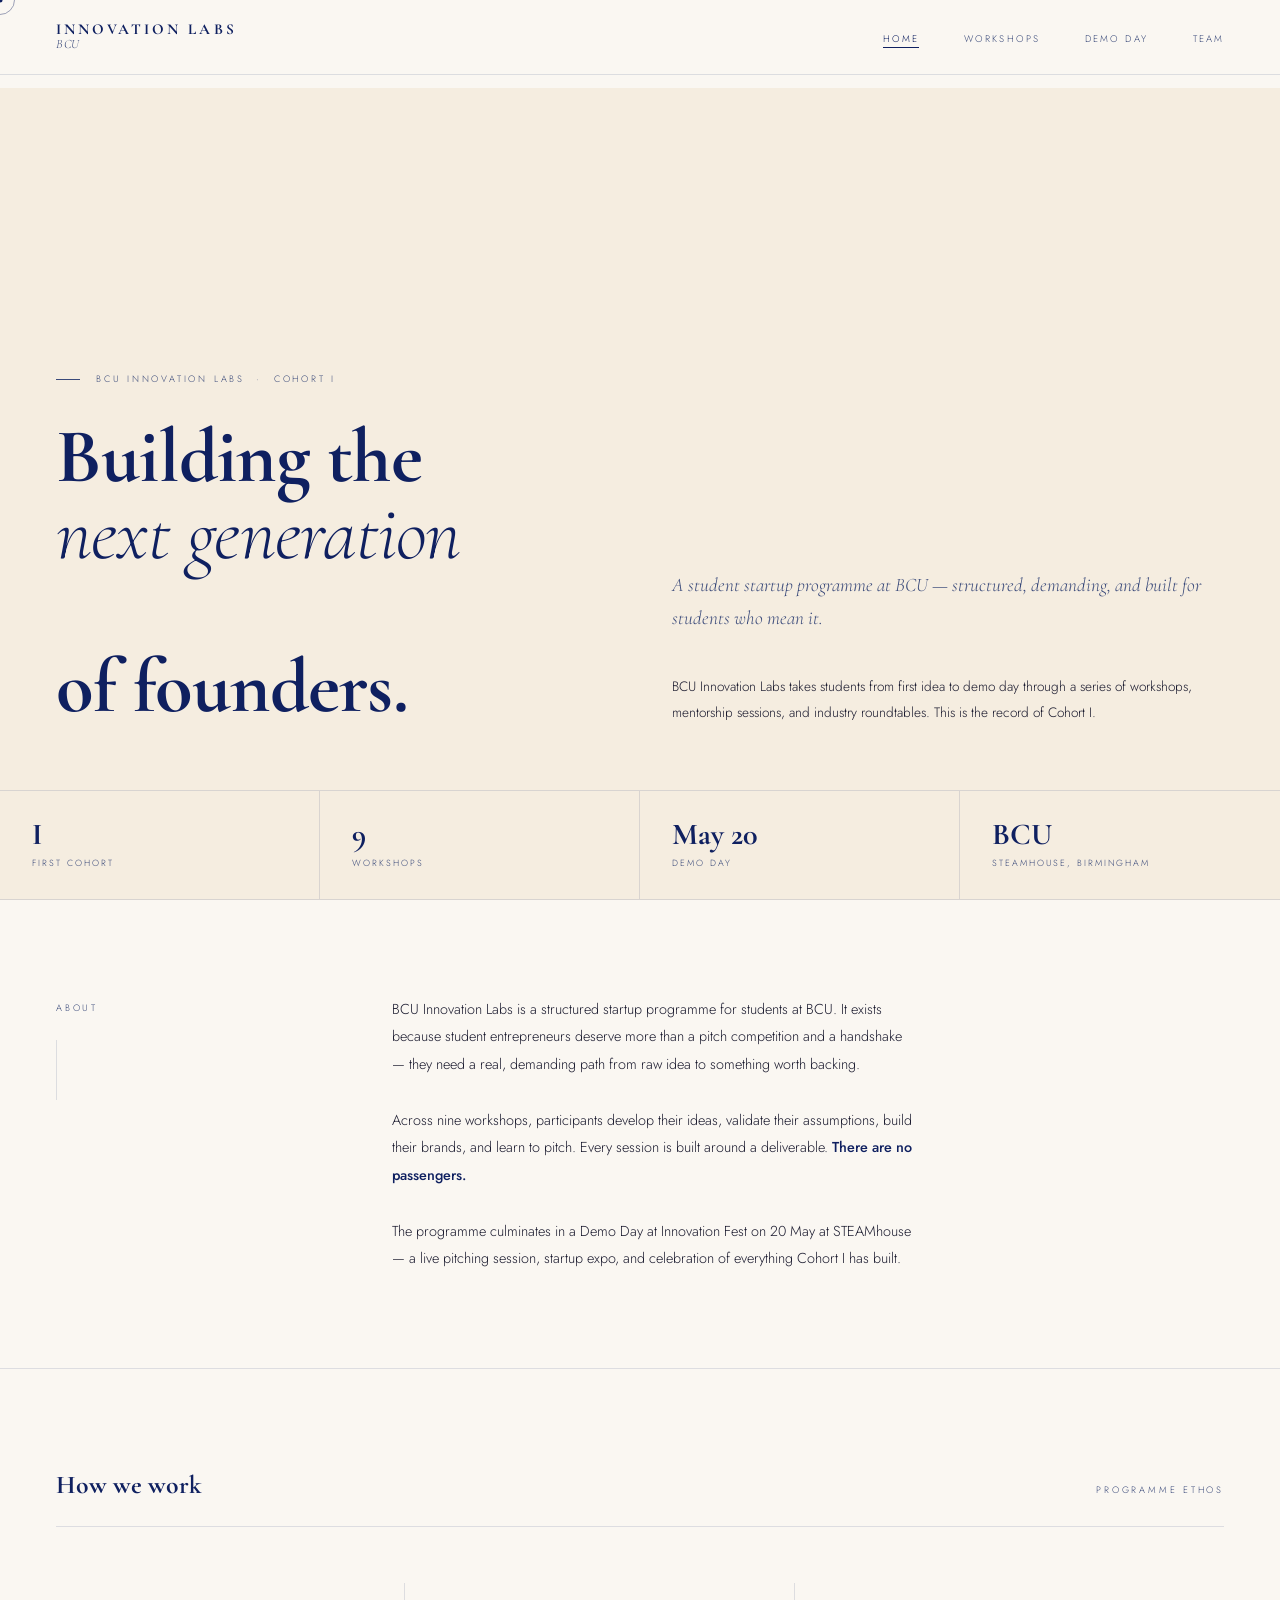
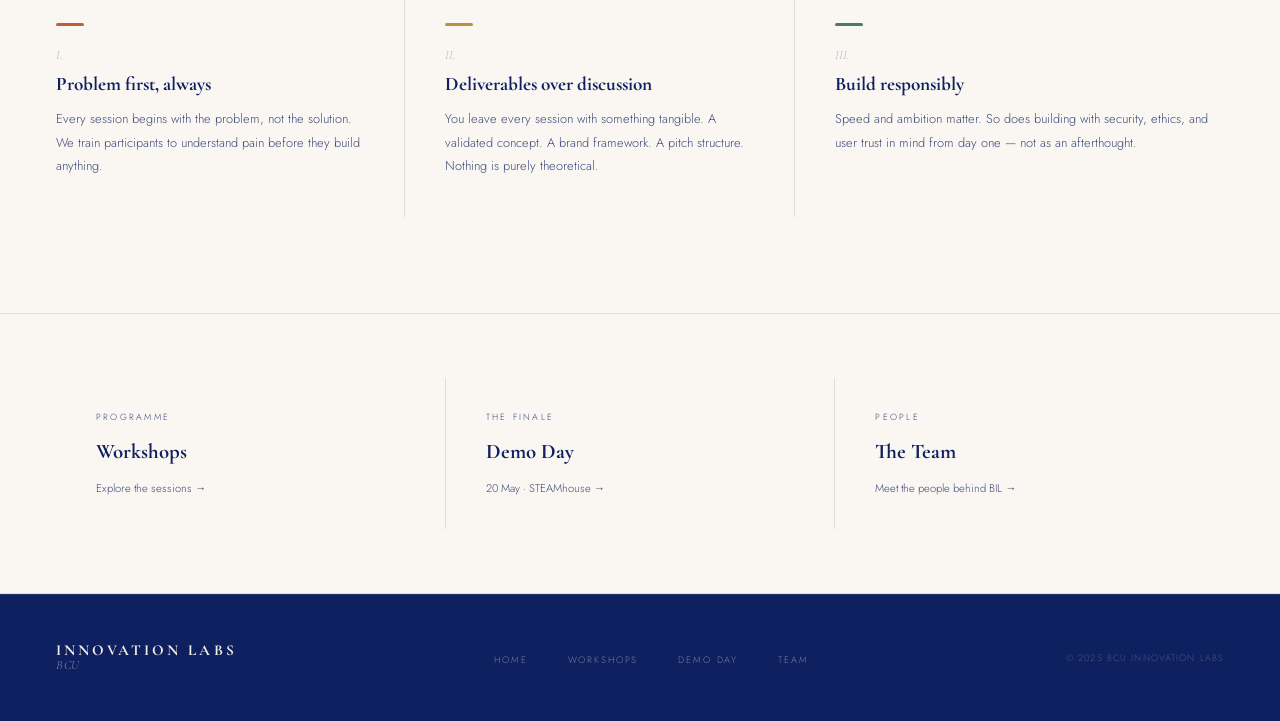
==== index.html @ a02bf41f "Initial commit" ====
<!DOCTYPE html>
<html lang="en">
<head>
  <meta charset="UTF-8"/>
  <meta name="viewport" content="width=device-width, initial-scale=1.0"/>
  <title>Innovation Labs — BCU</title>
  <meta name="description" content="BCU Innovation Labs is a student startup programme at BCU — from first idea to demo day."/>
  <link rel="preconnect" href="https://fonts.googleapis.com"/>
  <link rel="preconnect" href="https://fonts.gstatic.com" crossorigin/>
  <link href="https://fonts.googleapis.com/css2?family=Cormorant+Garamond:ital,wght@0,300;0,400;0,700;1,300;1,400&family=Jost:wght@300;400;500&display=swap" rel="stylesheet"/>
  <link rel="stylesheet" href="style.css"/>
  <style>

    /* ── HERO ── */
    .hero {
      min-height: calc(100vh - 5.5rem);
      display: grid;
      grid-template-rows: 1fr auto;
      border-bottom: 1px solid var(--rule);
      background: var(--warm);
    }
    .hero-body {
      display: grid;
      grid-template-columns: 1fr 1fr;
      align-items: end;
      padding: 7rem 3.5rem 4rem;
      gap: 4rem;
    }
    .hero-left {}
    .hero-eyebrow {
      font-size: .58rem; letter-spacing: .3em; text-transform: uppercase;
      color: var(--navy-mid); margin-bottom: 2rem;
      display: flex; align-items: center; gap: 1rem;
    }
    .hero-eyebrow::before {
      content: ''; width: 24px; height: 1px; background: var(--navy-mid);
    }
    h1 {
      font-family: 'Cormorant Garamond', serif;
      font-size: clamp(3rem, 6vw, 5.5rem);
      font-weight: 700; line-height: 1;
      letter-spacing: -.01em; color: var(--navy);
    }
    h1 em { font-style: italic; font-weight: 300; display: block; }

    .hero-right {
      display: flex; flex-direction: column; gap: 2.5rem;
      padding-top: 1rem;
    }
    .hero-dek {
      font-family: 'Cormorant Garamond', serif;
      font-size: 1.2rem; line-height: 1.7; font-style: italic;
      color: var(--navy-mid); font-weight: 300;
    }
    .hero-body-text {
      font-size: .85rem; line-height: 1.9; color: var(--text);
      font-weight: 300;
    }

    /* ── STRIP ── */
    .hero-strip {
      display: grid;
      grid-template-columns: repeat(4, 1fr);
      border-top: 1px solid var(--rule);
    }
    .strip-cell {
      padding: 1.8rem 2rem;
      border-right: 1px solid var(--rule);
      display: flex; flex-direction: column; gap: .35rem;
    }
    .strip-cell:last-child { border-right: none; }
    .strip-n {
      font-family: 'Cormorant Garamond', serif;
      font-size: 1.9rem; font-weight: 700; color: var(--navy); line-height: 1;
    }
    .strip-l {
      font-size: .56rem; letter-spacing: .22em; text-transform: uppercase;
      color: var(--navy-mid);
    }

    /* ── ABOUT ── */
    .about {
      display: grid; grid-template-columns: 240px 1fr;
      padding: 6rem 3.5rem; gap: 6rem;
      border-bottom: 1px solid var(--rule);
    }
    .about-label-col {
      display: flex; flex-direction: column; gap: 1rem;
      padding-top: .3rem;
    }
    .vertical-rule {
      width: 1px; height: 60px; background: var(--rule); margin-top: .5rem;
    }
    .about-content { display: flex; flex-direction: column; gap: 1.8rem; }
    .about-content p {
      font-size: .9rem; line-height: 1.9; color: var(--text); font-weight: 300;
      max-width: 65ch;
    }
    .about-content p strong { font-weight: 500; color: var(--navy); }

    /* ── PILLARS ── */
    .pillars {
      padding: 6rem 3.5rem; border-bottom: 1px solid var(--rule);
    }
    .pillars-header {
      display: flex; justify-content: space-between; align-items: baseline;
      margin-bottom: 3.5rem;
      padding-bottom: 1.2rem;
      border-bottom: 1px solid var(--rule);
    }
    .pillars-title {
      font-family: 'Cormorant Garamond', serif;
      font-size: 1.6rem; font-weight: 700; color: var(--navy);
    }
    .pillars-grid {
      display: grid; grid-template-columns: repeat(3, 1fr); gap: 0;
    }
    .pillar {
      padding: 2.5rem 2.5rem 2.5rem 0;
      border-right: 1px solid var(--rule);
      margin-right: 2.5rem;
    }
    .pillar:last-child { border-right: none; margin-right: 0; padding-right: 0; }
    .pillar-accent {
      width: 28px; height: 3px; border-radius: 2px; margin-bottom: 1.2rem;
    }
    .accent-rust { background: var(--rust); }
    .accent-gold { background: var(--gold); }
    .accent-sage { background: var(--sage); }
    .pillar-n {
      font-family: 'Cormorant Garamond', serif;
      font-size: .8rem; font-style: italic; color: rgba(15,32,96,.3);
      margin-bottom: .5rem;
    }
    .pillar-title {
      font-family: 'Cormorant Garamond', serif;
      font-size: 1.2rem; font-weight: 700; color: var(--navy);
      margin-bottom: .7rem; line-height: 1.2;
    }
    .pillar-body {
      font-size: .8rem; line-height: 1.8; color: var(--navy-mid); font-weight: 300;
    }

    /* ── LINKS ROW ── */
    .links-row {
      padding: 4rem 3.5rem;
      display: flex; gap: 0;
      border-bottom: 1px solid var(--rule);
    }
    .page-link {
      flex: 1; padding: 2rem 2.5rem;
      border-right: 1px solid var(--rule);
      text-decoration: none; display: flex; flex-direction: column; gap: .7rem;
      transition: background .2s;
    }
    .page-link:last-child { border-right: none; }
    .page-link:hover { background: var(--navy-pale); }
    .pl-label {
      font-size: .56rem; letter-spacing: .25em; text-transform: uppercase;
      color: var(--navy-mid);
    }
    .pl-title {
      font-family: 'Cormorant Garamond', serif;
      font-size: 1.3rem; font-weight: 700; color: var(--navy);
    }
    .pl-arrow {
      font-size: .7rem; color: var(--navy-mid); margin-top: auto;
      transition: transform .2s;
    }
    .page-link:hover .pl-arrow { transform: translateX(4px); }

    /* RESPONSIVE */
    @media (max-width: 900px) {
      .hero-body { grid-template-columns: 1fr; padding: 4rem 1.5rem 3rem; }
      .hero-strip { grid-template-columns: 1fr 1fr; }
      .about { grid-template-columns: 1fr; padding: 4rem 1.5rem; gap: 2rem; }
      .about-label-col { flex-direction: row; align-items: center; }
      .vertical-rule { display: none; }
      .pillars { padding: 4rem 1.5rem; }
      .pillars-grid { grid-template-columns: 1fr; gap: 2.5rem; }
      .pillar { border-right: none; border-bottom: 1px solid var(--rule); margin: 0; padding: 0 0 2.5rem; }
      .pillar:last-child { border-bottom: none; padding-bottom: 0; }
      .links-row { flex-direction: column; padding: 2rem 1.5rem; }
      .page-link { border-right: none; border-bottom: 1px solid var(--rule); }
      .page-link:last-child { border-bottom: none; }
    }
  </style>
</head>
<body>
  <div class="c-dot" id="cd"></div>
  <div class="c-ring" id="cr"></div>

  <nav>
    <a href="index.html" class="nav-logo">
      <span class="nl-top">Innovation Labs</span>
      <span class="nl-btm">BCU</span>
    </a>
    <ul class="nav-links">
      <li><a href="index.html">Home</a></li>
      <li><a href="workshops.html">Workshops</a></li>
      <li><a href="demoday.html">Demo Day</a></li>
      <li><a href="team.html">Team</a></li>
    </ul>
  </nav>

  <main>

    <section class="hero">
      <div class="hero-body">
        <div class="hero-left">
          <div class="hero-eyebrow">BCU Innovation Labs &nbsp;·&nbsp; Cohort I</div>
          <h1>
            Building the<br>
            <em>next generation</em><br>
            of founders.
          </h1>
        </div>
        <div class="hero-right reveal">
          <p class="hero-dek">
            A student startup programme at BCU — structured, demanding, and built for students who mean it.
          </p>
          <p class="hero-body-text">
            BCU Innovation Labs takes students from first idea to demo day through a series of workshops, mentorship sessions, and industry roundtables. This is the record of Cohort I.
          </p>
        </div>
      </div>
      <div class="hero-strip">
        <div class="strip-cell">
          <span class="strip-n">I</span>
          <span class="strip-l">First Cohort</span>
        </div>
        <div class="strip-cell">
          <span class="strip-n">9</span>
          <span class="strip-l">Workshops</span>
        </div>
        <div class="strip-cell">
          <span class="strip-n">May 20</span>
          <span class="strip-l">Demo Day</span>
        </div>
        <div class="strip-cell">
          <span class="strip-n">BCU</span>
          <span class="strip-l">STEAMhouse, Birmingham</span>
        </div>
      </div>
    </section>

    <section class="about">
      <div class="about-label-col reveal">
        <span class="section-label">About</span>
        <div class="vertical-rule"></div>
      </div>
      <div class="about-content reveal">
        <p>
          BCU Innovation Labs is a structured startup programme for students at BCU. It exists because student entrepreneurs deserve more than a pitch competition and a handshake — they need a real, demanding path from raw idea to something worth backing.
        </p>
        <p>
          Across nine workshops, participants develop their ideas, validate their assumptions, build their brands, and learn to pitch. Every session is built around a deliverable. <strong>There are no passengers.</strong>
        </p>
        <p>
          The programme culminates in a Demo Day at Innovation Fest on 20 May at STEAMhouse — a live pitching session, startup expo, and celebration of everything Cohort I has built.
        </p>
      </div>
    </section>

    <section class="pillars">
      <div class="pillars-header reveal">
        <span class="pillars-title">How we work</span>
        <span class="section-label">Programme ethos</span>
      </div>
      <div class="pillars-grid">
        <div class="pillar reveal">
          <div class="pillar-accent accent-rust"></div>
          <div class="pillar-n">I.</div>
          <div class="pillar-title">Problem first, always</div>
          <p class="pillar-body">Every session begins with the problem, not the solution. We train participants to understand pain before they build anything.</p>
        </div>
        <div class="pillar reveal">
          <div class="pillar-accent accent-gold"></div>
          <div class="pillar-n">II.</div>
          <div class="pillar-title">Deliverables over discussion</div>
          <p class="pillar-body">You leave every session with something tangible. A validated concept. A brand framework. A pitch structure. Nothing is purely theoretical.</p>
        </div>
        <div class="pillar reveal">
          <div class="pillar-accent accent-sage"></div>
          <div class="pillar-n">III.</div>
          <div class="pillar-title">Build responsibly</div>
          <p class="pillar-body">Speed and ambition matter. So does building with security, ethics, and user trust in mind from day one — not as an afterthought.</p>
        </div>
      </div>
    </section>

    <div class="links-row">
      <a href="workshops.html" class="page-link reveal">
        <span class="pl-label">Programme</span>
        <span class="pl-title">Workshops</span>
        <span class="pl-arrow">Explore the sessions →</span>
      </a>
      <a href="demoday.html" class="page-link reveal">
        <span class="pl-label">The finale</span>
        <span class="pl-title">Demo Day</span>
        <span class="pl-arrow">20 May · STEAMhouse →</span>
      </a>
      <a href="team.html" class="page-link reveal">
        <span class="pl-label">People</span>
        <span class="pl-title">The Team</span>
        <span class="pl-arrow">Meet the people behind BIL →</span>
      </a>
    </div>

  </main>

  <footer>
    <a href="index.html" class="footer-logo nav-logo">
      <span class="nl-top">Innovation Labs</span>
      <span class="nl-btm">BCU</span>
    </a>
    <ul class="footer-links">
      <li><a href="index.html">Home</a></li>
      <li><a href="workshops.html">Workshops</a></li>
      <li><a href="demoday.html">Demo Day</a></li>
      <li><a href="team.html">Team</a></li>
    </ul>
    <span class="footer-copy">© 2025 BCU Innovation Labs</span>
  </footer>

  <script src="main.js"></script>
</body>
</html>
---- style.css ----
@import url('https://fonts.googleapis.com/css2?family=Cormorant+Garamond:ital,wght@0,300;0,400;0,700;1,300;1,400&family=Jost:wght@300;400;500&display=swap');

:root {
  --navy:      #0f2060;
  --navy-mid:  #3a4a7a;
  --navy-pale: #eaecf5;
  --cream:     #faf7f2;
  --cream-dk:  #efe9dc;
  --warm:      #f5ede0;
  --rule:      rgba(15,32,96,.12);
  --text:      #1a1a2e;

  /* accent colours — used sparingly as highlights, tags, borders */
  --rust:      #c45c3a;
  --rust-pale: #fdf0eb;
  --sage:      #4a7a6a;
  --sage-pale: #eaf3f0;
  --gold:      #b8923a;
  --gold-pale: #fdf5e6;
}

*, *::before, *::after { box-sizing: border-box; margin: 0; padding: 0; }
html { scroll-behavior: smooth; }

body {
  background: var(--cream);
  color: var(--text);
  font-family: 'Jost', sans-serif;
  font-weight: 300;
  font-size: 16px;
  line-height: 1.6;
  cursor: none;
  overflow-x: hidden;
}

/* ── ACCENT UTILITIES ── */
.tag-rust  { background: var(--rust-pale); color: var(--rust); border-color: rgba(196,92,58,.2); }
.tag-sage  { background: var(--sage-pale); color: var(--sage); border-color: rgba(74,122,106,.2); }
.tag-gold  { background: var(--gold-pale); color: var(--gold); border-color: rgba(184,146,58,.2); }
.tag-navy  { background: var(--navy-pale); color: var(--navy); border-color: rgba(15,32,96,.15); }
.panel-warm { background: var(--warm); }


/* ── CURSOR ── */
.c-dot {
  position: fixed; z-index: 9999; pointer-events: none;
  width: 5px; height: 5px; border-radius: 50%;
  background: var(--navy);
  transform: translate(-50%,-50%);
  transition: transform .08s;
}
.c-ring {
  position: fixed; z-index: 9998; pointer-events: none;
  width: 30px; height: 30px; border-radius: 50%;
  border: 1px solid rgba(15,32,96,.4);
  transform: translate(-50%,-50%);
  transition: width .2s, height .2s, border-color .2s;
}

/* ── NAV ── */
nav {
  position: fixed; inset: 0 0 auto;
  z-index: 100;
  display: flex; align-items: center; justify-content: space-between;
  padding: 1.4rem 3.5rem;
  background: rgba(250,247,242,.95);
  backdrop-filter: blur(16px);
  border-bottom: 1px solid var(--rule);
}
.nav-logo {
  text-decoration: none;
  display: flex; flex-direction: column; line-height: 1.05;
}
.nl-top {
  font-family: 'Cormorant Garamond', serif;
  font-size: .95rem; font-weight: 700;
  letter-spacing: .2em; text-transform: uppercase;
  color: var(--navy);
}
.nl-btm {
  font-family: 'Cormorant Garamond', serif;
  font-size: .8rem; font-weight: 300; font-style: italic;
  color: var(--navy-mid); letter-spacing: .04em;
}
.nav-links {
  list-style: none;
  display: flex; gap: 2.8rem;
}
.nav-links a {
  font-size: .6rem; letter-spacing: .22em; text-transform: uppercase;
  color: var(--navy-mid); text-decoration: none;
  position: relative; transition: color .2s;
}
.nav-links a::after {
  content: ''; position: absolute; bottom: -2px; left: 0; right: 0;
  height: 1px; background: var(--navy);
  transform: scaleX(0); transform-origin: left;
  transition: transform .25s ease;
}
.nav-links a:hover, .nav-links a.active { color: var(--navy); }
.nav-links a:hover::after, .nav-links a.active::after { transform: scaleX(1); }

/* ── PAGE WRAPPER ── */
main { padding-top: 5.5rem; }

/* ── SECTION UTILITY ── */
.section-label {
  font-size: .58rem; letter-spacing: .3em; text-transform: uppercase;
  color: var(--navy-mid);
}
.ruled {
  border-top: 1px solid var(--rule);
}

/* ── SCROLL REVEAL ── */
.reveal {
  opacity: 0; transform: translateY(18px);
  transition: opacity .7s ease, transform .7s ease;
}
.reveal.in { opacity: 1; transform: none; }

/* ── FOOTER ── */
footer {
  background: var(--navy);
  border-top: 1px solid rgba(255,255,255,.08);
  padding: 3rem 3.5rem;
  display: flex; align-items: center; justify-content: space-between;
  flex-wrap: wrap; gap: 1.5rem;
}
.footer-logo { text-decoration: none; display: flex; flex-direction: column; }
.footer-logo .nl-top { color: #f4f0e8; }
.footer-logo .nl-btm { color: rgba(244,240,232,.5); }
.footer-links { display: flex; gap: 2.5rem; list-style: none; }
.footer-links a {
  font-size: .58rem; letter-spacing: .2em; text-transform: uppercase;
  color: rgba(244,240,232,.45); text-decoration: none;
  transition: color .2s;
}
.footer-links a:hover { color: #f4f0e8; }
.footer-copy {
  font-size: .58rem; letter-spacing: .12em; text-transform: uppercase;
  color: rgba(244,240,232,.25);
}

/* ── RESPONSIVE ── */
@media (max-width: 768px) {
  nav { padding: 1.2rem 1.5rem; }
  .nav-links { gap: 1.8rem; }
  footer { padding: 2rem 1.5rem; flex-direction: column; align-items: flex-start; }
}
@media (max-width: 560px) {
  .nav-links { display: none; }
}
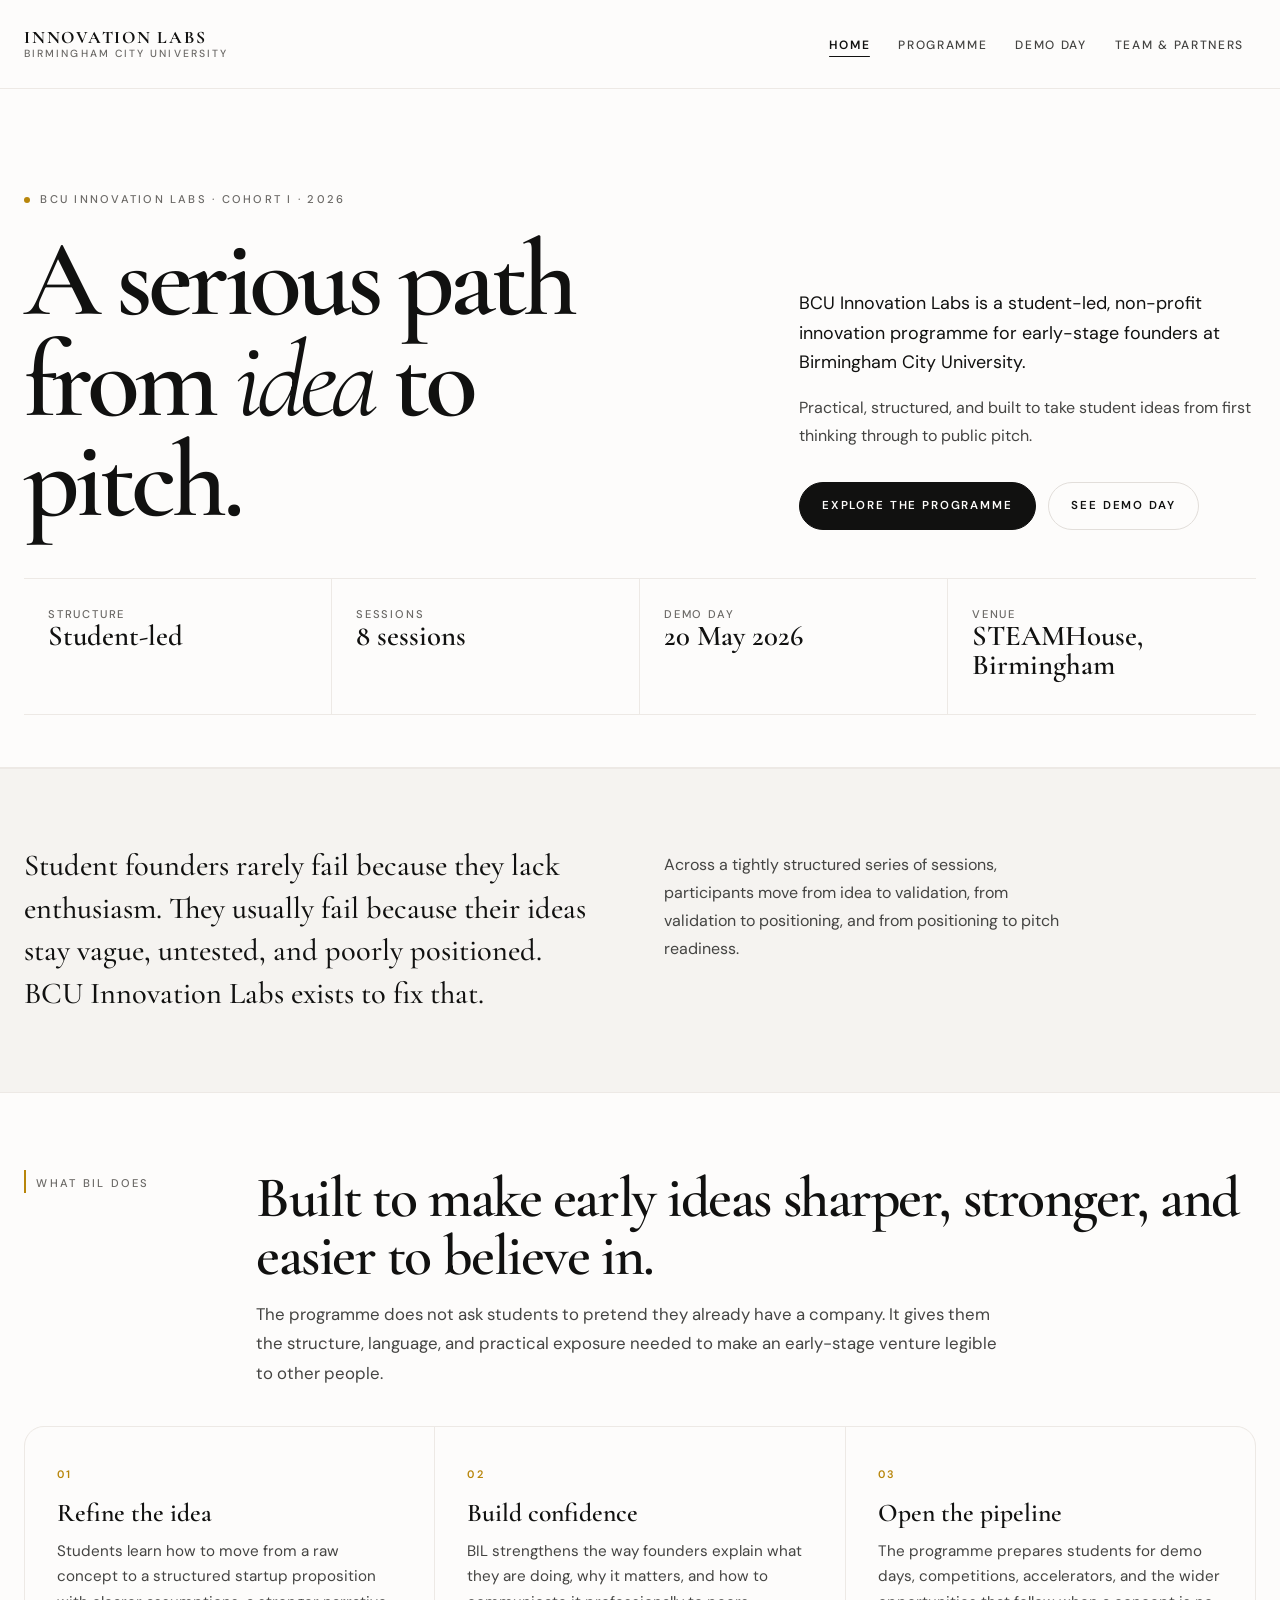
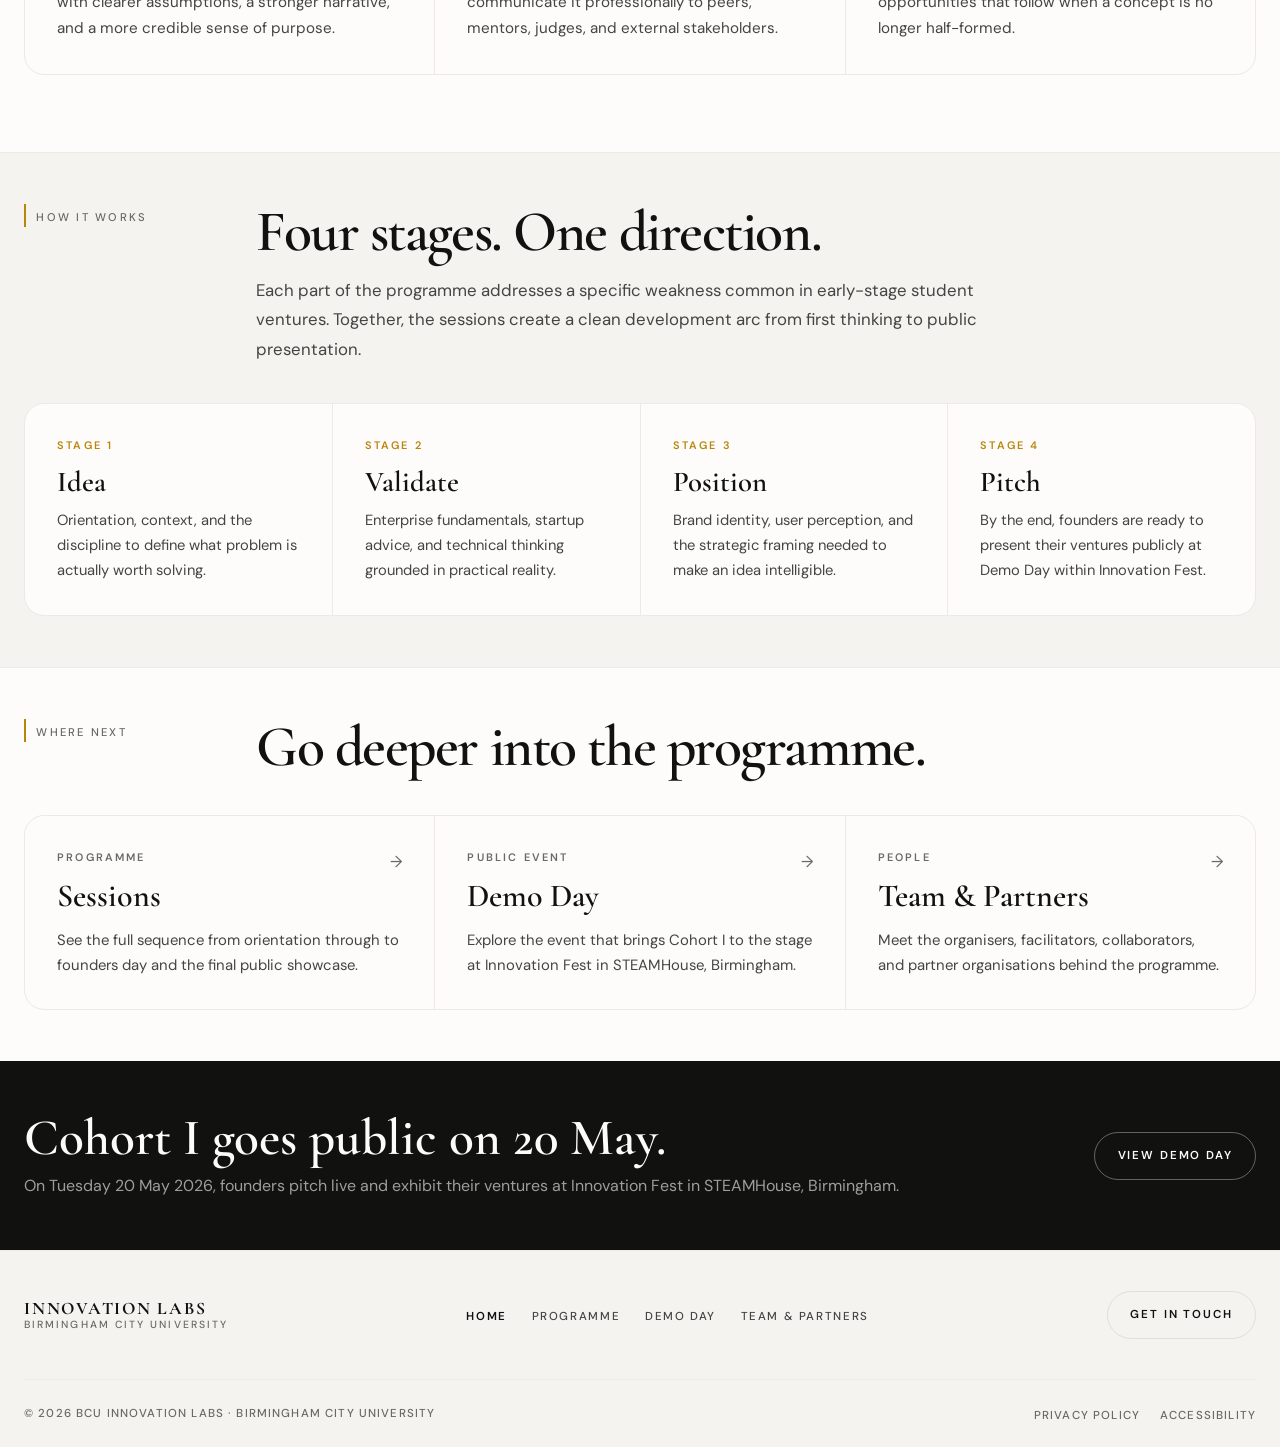
==== commit 16bf741c: "Initial MVP commit" ====
--- a/index.html
+++ b/index.html
@@ -1,328 +1,378 @@
-<!DOCTYPE html>
+<!doctype html>
 <html lang="en">
-<head>
-  <meta charset="UTF-8"/>
-  <meta name="viewport" content="width=device-width, initial-scale=1.0"/>
-  <title>Innovation Labs — BCU</title>
-  <meta name="description" content="BCU Innovation Labs is a student startup programme at BCU — from first idea to demo day."/>
-  <link rel="preconnect" href="https://fonts.googleapis.com"/>
-  <link rel="preconnect" href="https://fonts.gstatic.com" crossorigin/>
-  <link href="https://fonts.googleapis.com/css2?family=Cormorant+Garamond:ital,wght@0,300;0,400;0,700;1,300;1,400&family=Jost:wght@300;400;500&display=swap" rel="stylesheet"/>
-  <link rel="stylesheet" href="style.css"/>
-  <style>
-
-    /* ── HERO ── */
-    .hero {
-      min-height: calc(100vh - 5.5rem);
-      display: grid;
-      grid-template-rows: 1fr auto;
-      border-bottom: 1px solid var(--rule);
-      background: var(--warm);
-    }
-    .hero-body {
-      display: grid;
-      grid-template-columns: 1fr 1fr;
-      align-items: end;
-      padding: 7rem 3.5rem 4rem;
-      gap: 4rem;
-    }
-    .hero-left {}
-    .hero-eyebrow {
-      font-size: .58rem; letter-spacing: .3em; text-transform: uppercase;
-      color: var(--navy-mid); margin-bottom: 2rem;
-      display: flex; align-items: center; gap: 1rem;
-    }
-    .hero-eyebrow::before {
-      content: ''; width: 24px; height: 1px; background: var(--navy-mid);
-    }
-    h1 {
-      font-family: 'Cormorant Garamond', serif;
-      font-size: clamp(3rem, 6vw, 5.5rem);
-      font-weight: 700; line-height: 1;
-      letter-spacing: -.01em; color: var(--navy);
-    }
-    h1 em { font-style: italic; font-weight: 300; display: block; }
-
-    .hero-right {
-      display: flex; flex-direction: column; gap: 2.5rem;
-      padding-top: 1rem;
-    }
-    .hero-dek {
-      font-family: 'Cormorant Garamond', serif;
-      font-size: 1.2rem; line-height: 1.7; font-style: italic;
-      color: var(--navy-mid); font-weight: 300;
-    }
-    .hero-body-text {
-      font-size: .85rem; line-height: 1.9; color: var(--text);
-      font-weight: 300;
-    }
-
-    /* ── STRIP ── */
-    .hero-strip {
-      display: grid;
-      grid-template-columns: repeat(4, 1fr);
-      border-top: 1px solid var(--rule);
-    }
-    .strip-cell {
-      padding: 1.8rem 2rem;
-      border-right: 1px solid var(--rule);
-      display: flex; flex-direction: column; gap: .35rem;
-    }
-    .strip-cell:last-child { border-right: none; }
-    .strip-n {
-      font-family: 'Cormorant Garamond', serif;
-      font-size: 1.9rem; font-weight: 700; color: var(--navy); line-height: 1;
-    }
-    .strip-l {
-      font-size: .56rem; letter-spacing: .22em; text-transform: uppercase;
-      color: var(--navy-mid);
-    }
-
-    /* ── ABOUT ── */
-    .about {
-      display: grid; grid-template-columns: 240px 1fr;
-      padding: 6rem 3.5rem; gap: 6rem;
-      border-bottom: 1px solid var(--rule);
-    }
-    .about-label-col {
-      display: flex; flex-direction: column; gap: 1rem;
-      padding-top: .3rem;
-    }
-    .vertical-rule {
-      width: 1px; height: 60px; background: var(--rule); margin-top: .5rem;
-    }
-    .about-content { display: flex; flex-direction: column; gap: 1.8rem; }
-    .about-content p {
-      font-size: .9rem; line-height: 1.9; color: var(--text); font-weight: 300;
-      max-width: 65ch;
-    }
-    .about-content p strong { font-weight: 500; color: var(--navy); }
-
-    /* ── PILLARS ── */
-    .pillars {
-      padding: 6rem 3.5rem; border-bottom: 1px solid var(--rule);
-    }
-    .pillars-header {
-      display: flex; justify-content: space-between; align-items: baseline;
-      margin-bottom: 3.5rem;
-      padding-bottom: 1.2rem;
-      border-bottom: 1px solid var(--rule);
-    }
-    .pillars-title {
-      font-family: 'Cormorant Garamond', serif;
-      font-size: 1.6rem; font-weight: 700; color: var(--navy);
-    }
-    .pillars-grid {
-      display: grid; grid-template-columns: repeat(3, 1fr); gap: 0;
-    }
-    .pillar {
-      padding: 2.5rem 2.5rem 2.5rem 0;
-      border-right: 1px solid var(--rule);
-      margin-right: 2.5rem;
-    }
-    .pillar:last-child { border-right: none; margin-right: 0; padding-right: 0; }
-    .pillar-accent {
-      width: 28px; height: 3px; border-radius: 2px; margin-bottom: 1.2rem;
-    }
-    .accent-rust { background: var(--rust); }
-    .accent-gold { background: var(--gold); }
-    .accent-sage { background: var(--sage); }
-    .pillar-n {
-      font-family: 'Cormorant Garamond', serif;
-      font-size: .8rem; font-style: italic; color: rgba(15,32,96,.3);
-      margin-bottom: .5rem;
-    }
-    .pillar-title {
-      font-family: 'Cormorant Garamond', serif;
-      font-size: 1.2rem; font-weight: 700; color: var(--navy);
-      margin-bottom: .7rem; line-height: 1.2;
-    }
-    .pillar-body {
-      font-size: .8rem; line-height: 1.8; color: var(--navy-mid); font-weight: 300;
-    }
-
-    /* ── LINKS ROW ── */
-    .links-row {
-      padding: 4rem 3.5rem;
-      display: flex; gap: 0;
-      border-bottom: 1px solid var(--rule);
-    }
-    .page-link {
-      flex: 1; padding: 2rem 2.5rem;
-      border-right: 1px solid var(--rule);
-      text-decoration: none; display: flex; flex-direction: column; gap: .7rem;
-      transition: background .2s;
-    }
-    .page-link:last-child { border-right: none; }
-    .page-link:hover { background: var(--navy-pale); }
-    .pl-label {
-      font-size: .56rem; letter-spacing: .25em; text-transform: uppercase;
-      color: var(--navy-mid);
-    }
-    .pl-title {
-      font-family: 'Cormorant Garamond', serif;
-      font-size: 1.3rem; font-weight: 700; color: var(--navy);
-    }
-    .pl-arrow {
-      font-size: .7rem; color: var(--navy-mid); margin-top: auto;
-      transition: transform .2s;
-    }
-    .page-link:hover .pl-arrow { transform: translateX(4px); }
-
-    /* RESPONSIVE */
-    @media (max-width: 900px) {
-      .hero-body { grid-template-columns: 1fr; padding: 4rem 1.5rem 3rem; }
-      .hero-strip { grid-template-columns: 1fr 1fr; }
-      .about { grid-template-columns: 1fr; padding: 4rem 1.5rem; gap: 2rem; }
-      .about-label-col { flex-direction: row; align-items: center; }
-      .vertical-rule { display: none; }
-      .pillars { padding: 4rem 1.5rem; }
-      .pillars-grid { grid-template-columns: 1fr; gap: 2.5rem; }
-      .pillar { border-right: none; border-bottom: 1px solid var(--rule); margin: 0; padding: 0 0 2.5rem; }
-      .pillar:last-child { border-bottom: none; padding-bottom: 0; }
-      .links-row { flex-direction: column; padding: 2rem 1.5rem; }
-      .page-link { border-right: none; border-bottom: 1px solid var(--rule); }
-      .page-link:last-child { border-bottom: none; }
-    }
-  </style>
-</head>
-<body>
-  <div class="c-dot" id="cd"></div>
-  <div class="c-ring" id="cr"></div>
-
-  <nav>
-    <a href="index.html" class="nav-logo">
-      <span class="nl-top">Innovation Labs</span>
-      <span class="nl-btm">BCU</span>
-    </a>
-    <ul class="nav-links">
-      <li><a href="index.html">Home</a></li>
-      <li><a href="workshops.html">Workshops</a></li>
-      <li><a href="demoday.html">Demo Day</a></li>
-      <li><a href="team.html">Team</a></li>
-    </ul>
-  </nav>
-
-  <main>
-
-    <section class="hero">
-      <div class="hero-body">
-        <div class="hero-left">
-          <div class="hero-eyebrow">BCU Innovation Labs &nbsp;·&nbsp; Cohort I</div>
-          <h1>
-            Building the<br>
-            <em>next generation</em><br>
-            of founders.
-          </h1>
-        </div>
-        <div class="hero-right reveal">
-          <p class="hero-dek">
-            A student startup programme at BCU — structured, demanding, and built for students who mean it.
+  <head>
+    <meta charset="UTF-8" />
+    <meta name="viewport" content="width=device-width, initial-scale=1.0" />
+    <title>BCU Innovation Labs</title>
+    <meta
+      name="description"
+      content="BCU Innovation Labs is a student-led, non-profit innovation programme helping Birmingham City University students turn early-stage ideas into structured, validated concepts ready for pitching and real-world testing."
+    />
+    <meta name="theme-color" content="#111110" />
+
+    <!-- Canonical -->
+    <link rel="canonical" href="https://bcuinnovationlabs.com/index.html" />
+
+    <!-- Open Graph -->
+    <meta property="og:type" content="website" />
+    <meta property="og:title" content="BCU Innovation Labs" />
+    <meta
+      property="og:description"
+      content="A student-led, non-profit innovation programme for early-stage founders at Birmingham City University."
+    />
+    <meta property="og:url" content="https://bcuinnovationlabs.com/" />
+
+    <!-- Favicons -->
+    <link rel="icon" href="./images/favicon.jpeg" sizes="any" />
+    <link rel="icon" href="./images/favicon.jpeg" type="image/jpeg" />
+    <link rel="apple-touch-icon" href="./images/favicon.png" />
+    <link rel="manifest" href="site.webmanifest" />
+
+    <!-- Fonts -->
+    <link rel="preconnect" href="https://fonts.googleapis.com" />
+    <link rel="preconnect" href="https://fonts.gstatic.com" crossorigin />
+    <link
+      href="https://fonts.googleapis.com/css2?family=Cormorant+Garamond:ital,wght@0,400;0,500;0,600;0,700;1,400;1,500;1,600&family=DM+Sans:ital,opsz,wght@0,9..40,300;0,9..40,400;0,9..40,500;0,9..40,600;1,9..40,400&display=swap"
+      rel="stylesheet"
+    />
+
+    <link rel="stylesheet" href="style.css" />
+  </head>
+  <body>
+    <!-- Skip navigation (WCAG 2.4.1) -->
+    <a class="skip-link" href="#main-content">Skip to main content</a>
+
+    <nav class="site-nav" aria-label="Primary navigation">
+      <div class="nav-shell">
+        <a
+          href="index.html"
+          class="brand"
+          aria-label="BCU Innovation Labs — home"
+        >
+          <span class="brand-top" aria-hidden="true">Innovation Labs</span>
+          <span class="brand-bottom">Birmingham City University</span>
+        </a>
+
+        <button
+          class="nav-toggle"
+          type="button"
+          aria-expanded="false"
+          aria-controls="primary-nav-links"
+          aria-label="Open navigation menu"
+        >
+          <span class="nav-toggle-box" aria-hidden="true">
+            <span></span>
+            <span></span>
+            <span></span>
+          </span>
+        </button>
+
+        <ul class="nav-links" id="primary-nav-links" role="list">
+          <li><a href="index.html">Home</a></li>
+          <li><a href="workshops.html">Programme</a></li>
+          <li><a href="demoday.html">Demo Day</a></li>
+          <li><a href="team.html">Team &amp; Partners</a></li>
+        </ul>
+      </div>
+    </nav>
+
+    <main id="main-content" tabindex="-1">
+      <!-- ── Hero ──────────────────────────────────────────── -->
+      <section class="hero" aria-labelledby="hero-heading">
+        <div class="container">
+          <div class="hero-grid">
+            <div>
+              <div class="hero-eyebrow">
+                <span class="hero-eyebrow-dot" aria-hidden="true"></span>
+                <span class="kicker kicker--flush"
+                  >BCU Innovation Labs · Cohort I · 2026</span
+                >
+              </div>
+              <h1 class="hero-title reveal" id="hero-heading">
+                A serious path from <span class="light">idea</span> to pitch.
+              </h1>
+            </div>
+
+            <div class="hero-copy reveal">
+              <p class="hero-dek">
+                BCU Innovation Labs is a student-led, non-profit innovation
+                programme for early-stage founders at Birmingham City
+                University.
+              </p>
+              <p class="hero-body">
+                Practical, structured, and built to take student ideas from
+                first thinking through to public pitch.
+              </p>
+              <div class="hero-actions">
+                <a href="workshops.html" class="button"
+                  >Explore the programme</a
+                >
+                <a href="demoday.html" class="button-secondary">See Demo Day</a>
+              </div>
+            </div>
+          </div>
+
+          <dl class="hero-strip reveal" aria-label="Programme at a glance">
+            <div class="hero-stat">
+              <dt class="stat-label">Structure</dt>
+              <dd class="stat-value">Student-led</dd>
+            </div>
+            <div class="hero-stat">
+              <dt class="stat-label">Sessions</dt>
+              <dd class="stat-value">8 sessions</dd>
+            </div>
+            <div class="hero-stat">
+              <dt class="stat-label">Demo Day</dt>
+              <dd class="stat-value">20 May 2026</dd>
+            </div>
+            <div class="hero-stat">
+              <dt class="stat-label">Venue</dt>
+              <dd class="stat-value">STEAMHouse, Birmingham</dd>
+            </div>
+          </dl>
+        </div>
+      </section>
+
+      <!-- ── Statement ─────────────────────────────────────── -->
+      <section class="statement" aria-label="Programme philosophy">
+        <div class="container">
+          <div class="statement-grid">
+            <div class="statement-copy reveal">
+              <p>
+                Student founders rarely fail because they lack enthusiasm. They
+                usually fail because their ideas stay vague, untested, and
+                poorly positioned. BCU Innovation Labs exists to fix that.
+              </p>
+            </div>
+            <div class="statement-note reveal">
+              <p>
+                Across a tightly structured series of sessions, participants
+                move from idea to validation, from validation to positioning,
+                and from positioning to pitch readiness.
+              </p>
+            </div>
+          </div>
+        </div>
+      </section>
+
+      <!-- ── What BIL does ─────────────────────────────────── -->
+      <section class="section" aria-labelledby="what-bil-does">
+        <div class="container">
+          <div class="section-head">
+            <div class="section-label reveal" aria-hidden="true">
+              What BIL does
+            </div>
+            <div>
+              <h2 class="section-title reveal" id="what-bil-does">
+                Built to make early ideas sharper, stronger, and easier to
+                believe in.
+              </h2>
+              <p class="section-intro reveal">
+                The programme does not ask students to pretend they already have
+                a company. It gives them the structure, language, and practical
+                exposure needed to make an early-stage venture legible to other
+                people.
+              </p>
+            </div>
+          </div>
+
+          <div class="cards-grid three" role="list">
+            <article class="card reveal" role="listitem">
+              <span class="card-index" aria-hidden="true">01</span>
+              <h3>Refine the idea</h3>
+              <p>
+                Students learn how to move from a raw concept to a structured
+                startup proposition with clearer assumptions, a stronger
+                narrative, and a more credible sense of purpose.
+              </p>
+            </article>
+            <article class="card reveal" role="listitem">
+              <span class="card-index" aria-hidden="true">02</span>
+              <h3>Build confidence</h3>
+              <p>
+                BIL strengthens the way founders explain what they are doing,
+                why it matters, and how to communicate it professionally to
+                peers, mentors, judges, and external stakeholders.
+              </p>
+            </article>
+            <article class="card reveal" role="listitem">
+              <span class="card-index" aria-hidden="true">03</span>
+              <h3>Open the pipeline</h3>
+              <p>
+                The programme prepares students for demo days, competitions,
+                accelerators, and the wider opportunities that follow when a
+                concept is no longer half-formed.
+              </p>
+            </article>
+          </div>
+        </div>
+      </section>
+
+      <!-- ── How it works ──────────────────────────────────── -->
+      <section
+        class="section section--tight section--alt"
+        aria-labelledby="how-it-works"
+      >
+        <div class="container">
+          <div class="section-head">
+            <div class="section-label reveal" aria-hidden="true">
+              How it works
+            </div>
+            <div>
+              <h2 class="section-title reveal" id="how-it-works">
+                Four stages. One direction.
+              </h2>
+              <p class="section-intro reveal">
+                Each part of the programme addresses a specific weakness common
+                in early-stage student ventures. Together, the sessions create a
+                clean development arc from first thinking to public
+                presentation.
+              </p>
+            </div>
+          </div>
+
+          <div class="process" role="list" aria-label="Programme stages">
+            <div class="process-step reveal" role="listitem">
+              <span class="process-step-num" aria-hidden="true">Stage 1</span>
+              <h3>Idea</h3>
+              <p>
+                Orientation, context, and the discipline to define what problem
+                is actually worth solving.
+              </p>
+            </div>
+            <div class="process-step reveal" role="listitem">
+              <span class="process-step-num" aria-hidden="true">Stage 2</span>
+              <h3>Validate</h3>
+              <p>
+                Enterprise fundamentals, startup advice, and technical thinking
+                grounded in practical reality.
+              </p>
+            </div>
+            <div class="process-step reveal" role="listitem">
+              <span class="process-step-num" aria-hidden="true">Stage 3</span>
+              <h3>Position</h3>
+              <p>
+                Brand identity, user perception, and the strategic framing
+                needed to make an idea intelligible.
+              </p>
+            </div>
+            <div class="process-step reveal" role="listitem">
+              <span class="process-step-num" aria-hidden="true">Stage 4</span>
+              <h3>Pitch</h3>
+              <p>
+                By the end, founders are ready to present their ventures
+                publicly at Demo Day within Innovation Fest.
+              </p>
+            </div>
+          </div>
+        </div>
+      </section>
+
+      <!-- ── Where next ─────────────────────────────────────── -->
+      <section class="section section--tight" aria-labelledby="where-next">
+        <div class="container">
+          <div class="section-head">
+            <div class="section-label reveal" aria-hidden="true">
+              Where next
+            </div>
+            <div>
+              <h2 class="section-title reveal" id="where-next">
+                Go deeper into the programme.
+              </h2>
+            </div>
+          </div>
+
+          <nav class="link-panels" aria-label="Programme sections">
+            <a href="workshops.html" class="link-panel reveal">
+              <span class="link-label">Programme</span>
+              <span class="link-title">Sessions</span>
+              <span class="link-copy"
+                >See the full sequence from orientation through to founders day
+                and the final public showcase.</span
+              >
+            </a>
+            <a href="demoday.html" class="link-panel reveal">
+              <span class="link-label">Public event</span>
+              <span class="link-title">Demo Day</span>
+              <span class="link-copy"
+                >Explore the event that brings Cohort I to the stage at
+                Innovation Fest in STEAMHouse, Birmingham.</span
+              >
+            </a>
+            <a href="team.html" class="link-panel reveal">
+              <span class="link-label">People</span>
+              <span class="link-title">Team &amp; Partners</span>
+              <span class="link-copy"
+                >Meet the organisers, facilitators, collaborators, and partner
+                organisations behind the programme.</span
+              >
+            </a>
+          </nav>
+        </div>
+      </section>
+
+      <!-- ── CTA ───────────────────────────────────────────── -->
+      <section class="cta-band" aria-labelledby="cta-heading">
+        <div class="container">
+          <div class="cta-band-inner">
+            <div class="reveal">
+              <h2 id="cta-heading">Cohort I goes public on 20 May.</h2>
+              <p class="muted">
+                On Tuesday 20 May 2026, founders pitch live and exhibit their
+                ventures at Innovation Fest in STEAMHouse, Birmingham.
+              </p>
+            </div>
+            <a href="demoday.html" class="button-ghost reveal">View Demo Day</a>
+          </div>
+        </div>
+      </section>
+    </main>
+
+    <footer class="site-footer" aria-label="Site footer">
+      <div class="container">
+        <div class="footer-upper">
+          <a
+            href="index.html"
+            class="brand"
+            aria-label="BCU Innovation Labs — home"
+          >
+            <span class="brand-top" aria-hidden="true">Innovation Labs</span>
+            <span class="brand-bottom">Birmingham City University</span>
+          </a>
+
+          <nav aria-label="Footer navigation">
+            <ul class="footer-links" role="list">
+              <li><a href="index.html">Home</a></li>
+              <li><a href="workshops.html">Programme</a></li>
+              <li><a href="demoday.html">Demo Day</a></li>
+              <li><a href="team.html">Team &amp; Partners</a></li>
+            </ul>
+          </nav>
+
+          <a
+            href="https://www.linkedin.com/company/bcu-innovation-labs"
+            target="_blank"
+            class="button-secondary"
+          >
+            Get in touch
+          </a>
+        </div>
+
+        <div class="footer-lower">
+          <p class="footer-copy">
+            © <span data-year></span> BCU Innovation Labs · Birmingham City
+            University
           </p>
-          <p class="hero-body-text">
-            BCU Innovation Labs takes students from first idea to demo day through a series of workshops, mentorship sessions, and industry roundtables. This is the record of Cohort I.
-          </p>
+          <nav aria-label="Legal links">
+            <ul class="footer-legal" role="list">
+              <li><a href="privacy.html">Privacy policy</a></li>
+              <li><a href="accessibility.html">Accessibility</a></li>
+            </ul>
+          </nav>
         </div>
       </div>
-      <div class="hero-strip">
-        <div class="strip-cell">
-          <span class="strip-n">I</span>
-          <span class="strip-l">First Cohort</span>
-        </div>
-        <div class="strip-cell">
-          <span class="strip-n">9</span>
-          <span class="strip-l">Workshops</span>
-        </div>
-        <div class="strip-cell">
-          <span class="strip-n">May 20</span>
-          <span class="strip-l">Demo Day</span>
-        </div>
-        <div class="strip-cell">
-          <span class="strip-n">BCU</span>
-          <span class="strip-l">STEAMhouse, Birmingham</span>
-        </div>
-      </div>
-    </section>
-
-    <section class="about">
-      <div class="about-label-col reveal">
-        <span class="section-label">About</span>
-        <div class="vertical-rule"></div>
-      </div>
-      <div class="about-content reveal">
-        <p>
-          BCU Innovation Labs is a structured startup programme for students at BCU. It exists because student entrepreneurs deserve more than a pitch competition and a handshake — they need a real, demanding path from raw idea to something worth backing.
-        </p>
-        <p>
-          Across nine workshops, participants develop their ideas, validate their assumptions, build their brands, and learn to pitch. Every session is built around a deliverable. <strong>There are no passengers.</strong>
-        </p>
-        <p>
-          The programme culminates in a Demo Day at Innovation Fest on 20 May at STEAMhouse — a live pitching session, startup expo, and celebration of everything Cohort I has built.
-        </p>
-      </div>
-    </section>
-
-    <section class="pillars">
-      <div class="pillars-header reveal">
-        <span class="pillars-title">How we work</span>
-        <span class="section-label">Programme ethos</span>
-      </div>
-      <div class="pillars-grid">
-        <div class="pillar reveal">
-          <div class="pillar-accent accent-rust"></div>
-          <div class="pillar-n">I.</div>
-          <div class="pillar-title">Problem first, always</div>
-          <p class="pillar-body">Every session begins with the problem, not the solution. We train participants to understand pain before they build anything.</p>
-        </div>
-        <div class="pillar reveal">
-          <div class="pillar-accent accent-gold"></div>
-          <div class="pillar-n">II.</div>
-          <div class="pillar-title">Deliverables over discussion</div>
-          <p class="pillar-body">You leave every session with something tangible. A validated concept. A brand framework. A pitch structure. Nothing is purely theoretical.</p>
-        </div>
-        <div class="pillar reveal">
-          <div class="pillar-accent accent-sage"></div>
-          <div class="pillar-n">III.</div>
-          <div class="pillar-title">Build responsibly</div>
-          <p class="pillar-body">Speed and ambition matter. So does building with security, ethics, and user trust in mind from day one — not as an afterthought.</p>
-        </div>
-      </div>
-    </section>
-
-    <div class="links-row">
-      <a href="workshops.html" class="page-link reveal">
-        <span class="pl-label">Programme</span>
-        <span class="pl-title">Workshops</span>
-        <span class="pl-arrow">Explore the sessions →</span>
-      </a>
-      <a href="demoday.html" class="page-link reveal">
-        <span class="pl-label">The finale</span>
-        <span class="pl-title">Demo Day</span>
-        <span class="pl-arrow">20 May · STEAMhouse →</span>
-      </a>
-      <a href="team.html" class="page-link reveal">
-        <span class="pl-label">People</span>
-        <span class="pl-title">The Team</span>
-        <span class="pl-arrow">Meet the people behind BIL →</span>
-      </a>
-    </div>
-
-  </main>
-
-  <footer>
-    <a href="index.html" class="footer-logo nav-logo">
-      <span class="nl-top">Innovation Labs</span>
-      <span class="nl-btm">BCU</span>
-    </a>
-    <ul class="footer-links">
-      <li><a href="index.html">Home</a></li>
-      <li><a href="workshops.html">Workshops</a></li>
-      <li><a href="demoday.html">Demo Day</a></li>
-      <li><a href="team.html">Team</a></li>
-    </ul>
-    <span class="footer-copy">© 2025 BCU Innovation Labs</span>
-  </footer>
-
-  <script src="main.js"></script>
-</body>
+    </footer>
+
+    <script src="main.js"></script>
+  </body>
 </html>
--- a/style.css
+++ b/style.css
@@ -1,153 +1,1685 @@
-@import url('https://fonts.googleapis.com/css2?family=Cormorant+Garamond:ital,wght@0,300;0,400;0,700;1,300;1,400&family=Jost:wght@300;400;500&display=swap');
+/* ============================================================
+   BCU Innovation Labs — Global Stylesheet
+   ============================================================
+   Typographic scale: Cormorant Garamond (display) + DM Sans (body)
+   Palette: Near-black text on white, warm off-white surfaces,
+            ink-black CTAs, muted amber accent
+   Accessibility: WCAG 2.1 AA throughout
+   ============================================================ */
+
+@import url("https://fonts.googleapis.com/css2?family=Cormorant+Garamond:ital,wght@0,400;0,500;0,600;0,700;1,400;1,500;1,600&family=DM+Sans:ital,opsz,wght@0,9..40,300;0,9..40,400;0,9..40,500;0,9..40,600;1,9..40,400&display=swap");
+
+/* ── Reset & base ─────────────────────────────────────────── */
+
+*,
+*::before,
+*::after {
+  box-sizing: border-box;
+  margin: 0;
+  padding: 0;
+}
+
+html {
+  scroll-behavior: smooth;
+  -webkit-text-size-adjust: 100%;
+  text-size-adjust: 100%;
+}
+
+body {
+  background: var(--bg);
+  color: var(--text);
+  font-family: "DM Sans", sans-serif;
+  font-weight: 400;
+  font-size: 1rem;
+  line-height: 1.7;
+  overflow-x: hidden;
+}
+
+body.menu-open {
+  overflow: hidden;
+}
+
+img,
+video,
+svg {
+  max-width: 100%;
+  display: block;
+}
+
+a {
+  color: inherit;
+}
+
+button,
+input,
+textarea,
+select {
+  font: inherit;
+}
+
+ul,
+ol {
+  list-style: none;
+}
+
+::selection {
+  background: var(--text);
+  color: var(--bg);
+}
+
+/* ── Design tokens ───────────────────────────────────────── */
 
 :root {
-  --navy:      #0f2060;
-  --navy-mid:  #3a4a7a;
-  --navy-pale: #eaecf5;
-  --cream:     #faf7f2;
-  --cream-dk:  #efe9dc;
-  --warm:      #f5ede0;
-  --rule:      rgba(15,32,96,.12);
-  --text:      #1a1a2e;
-
-  /* accent colours — used sparingly as highlights, tags, borders */
-  --rust:      #c45c3a;
-  --rust-pale: #fdf0eb;
-  --sage:      #4a7a6a;
-  --sage-pale: #eaf3f0;
-  --gold:      #b8923a;
-  --gold-pale: #fdf5e6;
-}
-
-*, *::before, *::after { box-sizing: border-box; margin: 0; padding: 0; }
-html { scroll-behavior: smooth; }
-
-body {
-  background: var(--cream);
-  color: var(--text);
-  font-family: 'Jost', sans-serif;
-  font-weight: 300;
-  font-size: 16px;
+  /* Colours */
+  --bg: #fdfcfb;
+  --bg-soft: #f5f3f0;
+  --bg-muted: #f0ede9;
+  --bg-invert: #111110;
+  --text: #111110;
+  --text-soft: #444442;
+  --text-muted: #6b6966;
+  --text-invert: #fdfcfb;
+  --accent: #b8860b; /* dark goldenrod — AA-passing amber */
+  --rule: #e2deda;
+  --rule-soft: #ede9e5;
+
+  /* Spacing */
+  --space-xs: 0.5rem;
+  --space-sm: 1rem;
+  --space-md: 1.5rem;
+  --space-lg: 2.5rem;
+  --space-xl: 4rem;
+  --space-2xl: 6rem;
+
+  /* Typography */
+  --font-display: "Cormorant Garamond", Georgia, serif;
+  --font-body: "DM Sans", system-ui, sans-serif;
+
+  /* Layout */
+  --max: 1260px;
+  --radius: 20px;
+  --radius-sm: 14px;
+  --radius-xs: 8px;
+
+  /* Transitions */
+  --ease: cubic-bezier(0.22, 1, 0.36, 1);
+  --dur-sm: 160ms;
+  --dur-md: 280ms;
+  --dur-lg: 500ms;
+}
+
+/* ── Focus styles (WCAG 2.1 SC 2.4.7 / 2.4.11) ──────────── */
+
+:focus {
+  outline: none;
+}
+
+:focus-visible {
+  outline: 2.5px solid var(--accent);
+  outline-offset: 3px;
+  border-radius: 3px;
+}
+
+/* ── Screen-reader only utility ──────────────────────────── */
+
+.sr-only {
+  position: absolute;
+  width: 1px;
+  height: 1px;
+  padding: 0;
+  margin: -1px;
+  overflow: hidden;
+  clip: rect(0, 0, 0, 0);
+  white-space: nowrap;
+  border: 0;
+}
+
+/* ── Skip navigation ─────────────────────────────────────── */
+
+.skip-link {
+  position: absolute;
+  top: -9999px;
+  left: 1rem;
+  z-index: 9999;
+  background: var(--text);
+  color: var(--text-invert);
+  padding: 0.65rem 1.1rem;
+  border-radius: var(--radius-xs);
+  font-size: 0.85rem;
+  font-weight: 500;
+  text-decoration: none;
+  letter-spacing: 0.02em;
+  white-space: nowrap;
+  transition: top var(--dur-sm) var(--ease);
+}
+
+.skip-link:focus-visible {
+  top: 1rem;
+  outline: 2.5px solid var(--accent);
+  outline-offset: 3px;
+}
+
+/* ── Layout helpers ──────────────────────────────────────── */
+
+.container {
+  width: min(var(--max), calc(100% - 3rem));
+  margin-inline: auto;
+}
+
+.section {
+  padding-block: clamp(3.5rem, 6vw, 6.5rem);
+}
+
+.section--tight {
+  padding-block: clamp(2rem, 4vw, 4.5rem);
+}
+
+.section--flush-top {
+  padding-top: 0;
+}
+
+.section--alt {
+  background: var(--bg-soft);
+  border-top: 1px solid var(--rule-soft);
+  border-bottom: 1px solid var(--rule-soft);
+}
+
+/* ── Prose max-width ─────────────────────────────────────── */
+
+.prose {
+  max-width: 68ch;
+}
+
+/* ── Typography scale ────────────────────────────────────── */
+
+.kicker {
+  display: inline-block;
+  font-size: 0.7rem;
+  font-weight: 500;
+  letter-spacing: 0.2em;
+  text-transform: uppercase;
+  color: var(--text-muted);
+  margin-bottom: 1rem;
+}
+
+.kicker--flush {
+  margin-bottom: 0;
+}
+
+/* Contrast-safe: #6b6966 on #fdfcfb ≈ 5.2:1 — passes AA */
+
+.section-label {
+  font-size: 0.7rem;
+  font-weight: 500;
+  letter-spacing: 0.2em;
+  text-transform: uppercase;
+  color: var(--text-muted);
+  padding-top: 0.25rem;
+  border-left: 2px solid var(--accent);
+  padding-left: 0.65rem;
+}
+
+.section-title {
+  font-family: var(--font-display);
+  font-size: clamp(2.2rem, 4.5vw, 3.8rem);
+  line-height: 1;
+  letter-spacing: -0.025em;
+  font-weight: 600;
+  color: var(--text);
+}
+
+.section-intro {
+  color: var(--text-soft);
+  font-size: 1.05rem;
+  line-height: 1.75;
+  max-width: 62ch;
+  margin-top: 0.9rem;
+}
+
+.light {
+  font-weight: 400;
+  font-style: italic;
+}
+
+.muted {
+  color: var(--text-soft);
+}
+
+.small {
+  font-size: 0.88rem;
+  color: var(--text-muted);
+}
+
+/* ── Section head layout ─────────────────────────────────── */
+
+.section-head {
+  display: grid;
+  grid-template-columns: 200px 1fr;
+  gap: 2rem;
+  align-items: start;
+  margin-bottom: clamp(2rem, 3vw, 3rem);
+}
+
+/* ── Navigation ──────────────────────────────────────────── */
+
+.site-nav {
+  position: fixed;
+  inset: 0 0 auto 0;
+  z-index: 100;
+  background: rgba(253, 252, 251, 0.92);
+  backdrop-filter: blur(16px) saturate(180%);
+  -webkit-backdrop-filter: blur(16px) saturate(180%);
+  border-bottom: 1px solid var(--rule-soft);
+}
+
+.nav-shell {
+  width: min(var(--max), calc(100% - 3rem));
+  height: 5.5rem;
+  margin-inline: auto;
+  display: flex;
+  align-items: center;
+  justify-content: space-between;
+  gap: 2rem;
+}
+
+/* Brand */
+
+.brand {
+  text-decoration: none;
+  display: inline-flex;
+  flex-direction: column;
+  gap: 0.18rem;
+  flex-shrink: 0;
+}
+
+.brand-top {
+  font-family: var(--font-display);
+  font-size: 1.1rem;
+  font-weight: 700;
+  letter-spacing: 0.1em;
+  text-transform: uppercase;
+  color: var(--text);
+  line-height: 1;
+}
+
+.brand-bottom {
+  font-size: 0.65rem;
+  font-weight: 500;
+  letter-spacing: 0.2em;
+  text-transform: uppercase;
+  color: var(--text-muted);
+  line-height: 1;
+}
+
+/* Nav links */
+
+.nav-links {
+  display: flex;
+  align-items: center;
+  gap: 0.25rem;
+}
+
+.nav-links a {
+  position: relative;
+  text-decoration: none;
+  font-size: 0.75rem;
+  font-weight: 500;
+  letter-spacing: 0.14em;
+  text-transform: uppercase;
+  color: var(--text-soft);
+  padding: 0.5rem 0.75rem;
+  border-radius: var(--radius-xs);
+  transition:
+    color var(--dur-sm) var(--ease),
+    background var(--dur-sm) var(--ease);
+}
+
+.nav-links a:hover {
+  color: var(--text);
+  background: var(--bg-soft);
+}
+
+.nav-links a[aria-current="page"] {
+  color: var(--text);
+  font-weight: 600;
+}
+
+.nav-links a[aria-current="page"]::after {
+  content: "";
+  position: absolute;
+  bottom: 0.25rem;
+  left: 0.75rem;
+  right: 0.75rem;
+  height: 1.5px;
+  background: var(--text);
+  border-radius: 2px;
+}
+
+/* Mobile toggle */
+
+.nav-toggle {
+  display: none;
+  border: 1px solid var(--rule);
+  background: transparent;
+  padding: 0.55rem 0.65rem;
+  border-radius: var(--radius-xs);
+  cursor: pointer;
+  gap: 4px;
+  flex-direction: column;
+  align-items: center;
+  justify-content: center;
+  transition: border-color var(--dur-sm) var(--ease);
+}
+
+.nav-toggle:hover {
+  border-color: var(--text-soft);
+}
+
+.nav-toggle-box {
+  width: 22px;
+  display: grid;
+  gap: 4.5px;
+}
+
+.nav-toggle-box span {
+  display: block;
+  height: 1.5px;
+  background: var(--text);
+  border-radius: 2px;
+  transition:
+    transform var(--dur-md) var(--ease),
+    opacity var(--dur-md) var(--ease);
+  transform-origin: center;
+}
+
+/* Animated hamburger → X */
+.nav-toggle[aria-expanded="true"] .nav-toggle-box span:nth-child(1) {
+  transform: translateY(6px) rotate(45deg);
+}
+.nav-toggle[aria-expanded="true"] .nav-toggle-box span:nth-child(2) {
+  opacity: 0;
+  transform: scaleX(0);
+}
+.nav-toggle[aria-expanded="true"] .nav-toggle-box span:nth-child(3) {
+  transform: translateY(-6px) rotate(-45deg);
+}
+
+/* ── Buttons ──────────────────────────────────────────────── */
+
+.button,
+.button-secondary,
+.button-ghost {
+  display: inline-flex;
+  align-items: center;
+  justify-content: center;
+  gap: 0.5rem;
+  min-height: 3rem;
+  padding: 0.8rem 1.4rem;
+  border-radius: 999px;
+  text-decoration: none;
+  font-size: 0.72rem;
+  font-weight: 600;
+  letter-spacing: 0.16em;
+  text-transform: uppercase;
+  transition:
+    transform var(--dur-sm) var(--ease),
+    background var(--dur-sm) var(--ease),
+    color var(--dur-sm) var(--ease),
+    border-color var(--dur-sm) var(--ease),
+    box-shadow var(--dur-sm) var(--ease);
+  white-space: nowrap;
+}
+
+.button {
+  background: var(--text);
+  color: var(--text-invert);
+  border: 1.5px solid var(--text);
+}
+
+.button:hover {
+  background: #2a2a28;
+  border-color: #2a2a28;
+  transform: translateY(-1px);
+  box-shadow: 0 6px 20px rgba(17, 17, 16, 0.18);
+}
+
+.button-secondary {
+  background: transparent;
+  color: var(--text);
+  border: 1.5px solid var(--rule);
+}
+
+.button-secondary:hover {
+  border-color: var(--text-soft);
+  background: var(--bg-soft);
+  transform: translateY(-1px);
+}
+
+.button-ghost {
+  background: transparent;
+  color: var(--text-invert);
+  border: 1.5px solid rgba(253, 252, 251, 0.35);
+}
+
+.button-ghost:hover {
+  background: rgba(253, 252, 251, 0.12);
+  border-color: rgba(253, 252, 251, 0.6);
+  transform: translateY(-1px);
+}
+
+.cta-button-negative {
+  background: var(--bg-soft);
+  color: var(--text-muted);
+  border-color: var(--rule);
+}
+
+.cta-button-negative:hover {
+  color: var(--text-invert);
+}
+
+/* Disabled/coming-soon state */
+
+.button[aria-disabled="true"],
+.button--soon {
+  background: var(--bg-soft);
+  color: var(--text-muted);
+  border-color: var(--rule);
+  cursor: default;
+  pointer-events: none;
+}
+
+.button--soon::after {
+  content: "Soon";
+  font-size: 0.6rem;
+  letter-spacing: 0.12em;
+  background: var(--rule);
+  color: var(--text-muted);
+  padding: 0.15rem 0.45rem;
+  border-radius: 999px;
+  margin-left: 0.35rem;
+}
+
+.hero-actions {
+  display: flex;
+  flex-wrap: wrap;
+  gap: 0.75rem;
+  margin-top: 2rem;
+}
+
+/* ── Hero ─────────────────────────────────────────────────── */
+
+main {
+  padding-top: 5.5rem;
+}
+
+.hero {
+  padding-block: clamp(4rem, 8vw, 7rem) clamp(2.5rem, 4vw, 4.5rem);
+  border-bottom: 1px solid var(--rule-soft);
+}
+
+.hero-grid {
+  display: grid;
+  grid-template-columns: minmax(0, 1.35fr) minmax(300px, 0.85fr);
+  gap: 3rem;
+  align-items: end;
+}
+
+.hero-eyebrow {
+  display: flex;
+  align-items: center;
+  gap: 0.65rem;
+  margin-bottom: 1.25rem;
+}
+
+.hero-eyebrow-dot {
+  width: 6px;
+  height: 6px;
+  border-radius: 50%;
+  background: var(--accent);
+  flex-shrink: 0;
+}
+
+.hero-title {
+  font-family: var(--font-display);
+  font-size: clamp(3.5rem, 8.5vw, 7.8rem);
+  line-height: 0.92;
+  letter-spacing: -0.045em;
+  font-weight: 600;
+  color: var(--text);
+  max-width: 11ch;
+}
+
+.hero-copy {
+  max-width: 38rem;
+}
+
+.hero-dek {
+  font-size: 1.12rem;
+  font-weight: 400;
+  line-height: 1.65;
+  color: var(--text);
+  margin-bottom: 1rem;
+}
+
+.hero-body {
+  color: var(--text-soft);
+  line-height: 1.75;
+}
+
+/* Hero stat strip */
+
+.hero-strip {
+  margin-top: 3rem;
+  border-top: 1px solid var(--rule-soft);
+  border-bottom: 1px solid var(--rule-soft);
+  display: grid;
+  grid-template-columns: repeat(4, 1fr);
+}
+
+.hero-stat {
+  padding: 1.75rem 1.5rem;
+  border-right: 1px solid var(--rule-soft);
+}
+
+.hero-stat:last-child {
+  border-right: none;
+}
+
+.stat-value {
+  display: block;
+  font-family: var(--font-display);
+  font-size: 1.8rem;
+  line-height: 1;
+  font-weight: 600;
+  margin-bottom: 0.4rem;
+  color: var(--text);
+}
+
+.stat-label {
+  display: block;
+  font-size: 0.7rem;
+  font-weight: 500;
+  letter-spacing: 0.16em;
+  text-transform: uppercase;
+  color: var(--text-muted);
+  line-height: 1.4;
+}
+
+/* ── Statement band ──────────────────────────────────────── */
+
+.statement {
+  background: var(--bg-soft);
+  border-top: 1px solid var(--rule-soft);
+  border-bottom: 1px solid var(--rule-soft);
+}
+
+.statement-grid {
+  display: grid;
+  grid-template-columns: 1fr 1fr;
+  gap: 3rem;
+  padding-block: clamp(3rem, 6vw, 5rem);
+  align-items: start;
+}
+
+.statement-copy p {
+  font-family: var(--font-display);
+  font-size: clamp(1.4rem, 2.5vw, 1.9rem);
+  line-height: 1.4;
+  font-weight: 500;
+  color: var(--text);
+  max-width: 38ch;
+}
+
+.statement-note {
+  color: var(--text-soft);
+  line-height: 1.75;
+  max-width: 38ch;
+  padding-top: 0.35rem;
+}
+
+/* ── Cards grid ──────────────────────────────────────────── */
+
+.cards-grid {
+  display: grid;
+  gap: 1px;
+  background: var(--rule-soft);
+  border: 1px solid var(--rule-soft);
+  border-radius: var(--radius);
+  overflow: hidden;
+}
+
+.cards-grid.three {
+  grid-template-columns: repeat(3, 1fr);
+}
+.cards-grid.two {
+  grid-template-columns: repeat(2, 1fr);
+}
+.cards-grid.four {
+  grid-template-columns: repeat(4, 1fr);
+}
+
+.card {
+  background: var(--bg);
+  padding: clamp(1.5rem, 2.5vw, 2rem);
+  transition: background var(--dur-sm) var(--ease);
+}
+
+.card:hover {
+  background: var(--bg-soft);
+}
+
+.card-index {
+  display: inline-block;
+  margin-bottom: 1rem;
+  font-size: 0.68rem;
+  font-weight: 600;
+  letter-spacing: 0.2em;
+  text-transform: uppercase;
+  color: var(--accent);
+}
+
+.card h3 {
+  font-family: var(--font-display);
+  font-size: clamp(1.6rem, 2vw, 2rem);
+  line-height: 1.05;
+  font-weight: 600;
+  margin-bottom: 0.75rem;
+  color: var(--text);
+}
+
+.card p {
+  color: var(--text-soft);
+  font-size: 0.95rem;
+  line-height: 1.7;
+}
+
+.card p:last-child {
+  margin-bottom: 0;
+}
+
+/* ── Process steps ───────────────────────────────────────── */
+
+.process {
+  display: grid;
+  grid-template-columns: repeat(4, 1fr);
+  background: var(--rule-soft);
+  border: 1px solid var(--rule-soft);
+  border-radius: var(--radius);
+  overflow: hidden;
+  gap: 1px;
+}
+
+.process-step {
+  background: var(--bg);
+  padding: clamp(1.5rem, 2.5vw, 2rem);
+}
+
+.process-step-num {
+  font-size: 0.68rem;
+  font-weight: 600;
+  letter-spacing: 0.2em;
+  text-transform: uppercase;
+  color: var(--accent);
+  display: block;
+  margin-bottom: 0.85rem;
+}
+
+.process-step h3 {
+  display: block;
+  font-family: var(--font-display);
+  font-size: 1.8rem;
+  line-height: 1;
+  font-weight: 600;
+  margin-bottom: 0.7rem;
+  color: var(--text);
+}
+
+.process-step p {
+  color: var(--text-soft);
+  font-size: 0.92rem;
+  line-height: 1.7;
+  margin: 0;
+}
+
+/* ── Split callout ───────────────────────────────────────── */
+
+.split-callout {
+  display: grid;
+  grid-template-columns: repeat(2, 1fr);
+  gap: 1.25rem;
+}
+
+.callout {
+  background: var(--bg-soft);
+  border: 1px solid var(--rule-soft);
+  border-radius: var(--radius);
+  padding: clamp(1.75rem, 3vw, 2.75rem);
+}
+
+.callout h3 {
+  font-family: var(--font-display);
+  font-size: clamp(1.9rem, 3vw, 2.6rem);
+  line-height: 1;
+  font-weight: 600;
+  margin-bottom: 1rem;
+  color: var(--text);
+}
+
+.callout p {
+  color: var(--text-soft);
+  line-height: 1.75;
+  max-width: 46ch;
+}
+
+.callout p:last-child {
+  margin-bottom: 0;
+}
+
+/* ── Link panels ─────────────────────────────────────────── */
+
+.link-panels {
+  display: grid;
+  grid-template-columns: repeat(3, 1fr);
+  gap: 1px;
+  background: var(--rule-soft);
+  border: 1px solid var(--rule-soft);
+  border-radius: var(--radius);
+  overflow: hidden;
+}
+
+.link-panel {
+  display: flex;
+  flex-direction: column;
+  text-decoration: none;
+  background: var(--bg);
+  padding: clamp(1.5rem, 2.5vw, 2rem);
+  transition: background var(--dur-sm) var(--ease);
+  position: relative;
+}
+
+.link-panel:hover {
+  background: var(--bg-soft);
+}
+
+.link-panel::after {
+  content: "→";
+  position: absolute;
+  top: clamp(1.5rem, 2.5vw, 2rem);
+  right: clamp(1.5rem, 2.5vw, 2rem);
+  font-size: 1rem;
+  color: var(--text-muted);
+  transition:
+    transform var(--dur-sm) var(--ease),
+    color var(--dur-sm) var(--ease);
+}
+
+.link-panel:hover::after {
+  transform: translate(3px, -3px);
+  color: var(--text);
+}
+
+.link-label {
+  display: block;
+  font-size: 0.68rem;
+  font-weight: 600;
+  letter-spacing: 0.2em;
+  text-transform: uppercase;
+  color: var(--text-muted);
+  margin-bottom: 0.85rem;
+}
+
+.link-title {
+  display: block;
+  font-family: var(--font-display);
+  font-size: clamp(1.8rem, 2.5vw, 2.2rem);
+  line-height: 1;
+  font-weight: 600;
+  margin-bottom: 0.5rem;
+  color: var(--text);
+}
+
+.link-copy {
+  display: block;
+  color: var(--text-soft);
+  font-size: 0.93rem;
+  line-height: 1.65;
+  margin-top: auto;
+  padding-top: 0.5rem;
+}
+
+/* ── CTA band ─────────────────────────────────────────────── */
+
+.cta-band {
+  background: var(--bg-invert);
+  color: var(--text-invert);
+}
+
+.cta-band-inner {
+  display: grid;
+  grid-template-columns: 1fr auto;
+  gap: 2rem;
+  align-items: center;
+  padding-block: clamp(2.5rem, 4vw, 3.5rem);
+}
+
+.cta-band h2 {
+  font-family: var(--font-display);
+  font-size: clamp(2rem, 4vw, 3.2rem);
+  line-height: 1;
+  font-weight: 600;
+  margin-bottom: 0.5rem;
+  color: var(--text-invert);
+}
+
+.cta-band .muted {
+  color: rgba(253, 252, 251, 0.6);
+}
+
+/* ── Page hero (inner pages) ─────────────────────────────── */
+
+.page-hero {
+  padding-block: clamp(4rem, 8vw, 6.5rem) clamp(2.5rem, 4vw, 3.5rem);
+  border-bottom: 1px solid var(--rule-soft);
+}
+
+.page-hero-grid {
+  display: grid;
+  grid-template-columns: minmax(0, 1.25fr) minmax(280px, 0.85fr);
+  gap: 2.5rem;
+  align-items: end;
+}
+
+.page-title {
+  font-family: var(--font-display);
+  font-size: clamp(3rem, 7vw, 5.8rem);
+  line-height: 0.94;
+  letter-spacing: -0.04em;
+  font-weight: 600;
+  color: var(--text);
+  max-width: 12ch;
+}
+
+.page-intro {
+  color: var(--text-soft);
+  font-size: 1.04rem;
+  line-height: 1.75;
+  max-width: 46ch;
+}
+
+/* ── Details grid (demoday/workshops) ────────────────────── */
+
+.details-grid {
+  display: grid;
+  grid-template-columns: repeat(4, 1fr);
+  background: var(--rule-soft);
+  border: 1px solid var(--rule-soft);
+  border-radius: var(--radius-sm);
+  overflow: hidden;
+  gap: 1px;
+}
+
+.detail-cell {
+  background: var(--bg);
+  padding: 1.25rem 1.1rem;
+}
+
+.detail-label {
+  display: block;
+  font-size: 0.65rem;
+  font-weight: 600;
+  letter-spacing: 0.2em;
+  text-transform: uppercase;
+  color: var(--text-muted);
+  margin-bottom: 0.5rem;
+}
+
+.detail-value {
+  display: block;
+  font-family: var(--font-display);
+  font-size: 1.4rem;
+  line-height: 1.1;
+  font-weight: 600;
+  color: var(--text);
+}
+
+/* ── Event panels (demoday) ─────────────────────────────── */
+
+.event-grid {
+  display: grid;
+  grid-template-columns: minmax(0, 1.15fr) minmax(280px, 0.85fr);
+  gap: 1.25rem;
+}
+
+.event-panel {
+  border: 1px solid var(--rule-soft);
+  border-radius: var(--radius);
+  padding: clamp(1.75rem, 3vw, 2.5rem);
+  background: var(--bg);
+}
+
+.event-panel h3 {
+  font-family: var(--font-display);
+  font-size: clamp(1.9rem, 3vw, 2.8rem);
+  line-height: 1;
+  font-weight: 600;
+  margin-bottom: 0.9rem;
+  color: var(--text);
+}
+
+.event-panel p {
+  color: var(--text-soft);
+  line-height: 1.75;
+  max-width: 54ch;
+}
+
+.event-list {
+  margin-top: 1.1rem;
+  padding-left: 1.2rem;
+  list-style: disc;
+  color: var(--text-soft);
+}
+
+.event-list li {
+  line-height: 1.7;
+}
+
+.event-list li + li {
+  margin-top: 0.65rem;
+}
+
+/* ── Venue address ───────────────────────────────────────── */
+
+.venue-address {
+  font-style: normal;
+  font-family: var(--font-display);
+  font-size: 1.55rem;
+  font-weight: 600;
+  line-height: 1.2;
+  color: var(--text);
+  margin-bottom: 0.75rem;
+}
+
+/* ── Schedule (workshops) ────────────────────────────────── */
+
+.schedule {
+  display: grid;
+  gap: 1px;
+  background: var(--rule-soft);
+  border: 1px solid var(--rule-soft);
+  border-radius: var(--radius);
+  overflow: hidden;
+}
+
+.session-card {
+  background: var(--bg);
+  padding: clamp(1.25rem, 2vw, 1.75rem) clamp(1.25rem, 2.5vw, 2rem);
+  transition: background var(--dur-sm) var(--ease);
+}
+
+.session-card:hover {
+  background: var(--bg-soft);
+}
+
+.session-card--final {
+  background: var(--bg-soft);
+}
+
+.session-top {
+  display: grid;
+  grid-template-columns: 100px 1fr auto;
+  gap: 1.25rem;
+  align-items: baseline;
+}
+
+.session-number {
+  font-size: 0.68rem;
+  font-weight: 600;
+  letter-spacing: 0.18em;
+  text-transform: uppercase;
+  color: var(--accent);
+  padding-top: 0.3rem;
+}
+
+.session-title {
+  font-family: var(--font-display);
+  font-size: clamp(1.6rem, 2.2vw, 2.2rem);
+  line-height: 1.05;
+  font-weight: 600;
+  color: var(--text);
+}
+
+.session-date {
+  font-size: 0.75rem;
+  font-weight: 500;
+  letter-spacing: 0.14em;
+  text-transform: uppercase;
+  color: var(--text-muted);
+  white-space: nowrap;
+}
+
+.session-meta {
+  display: grid;
+  grid-template-columns: repeat(3, 1fr);
+  gap: 1rem;
+  margin-top: 1.1rem;
+  padding-top: 1.1rem;
+  border-top: 1px solid var(--rule-soft);
+}
+
+.meta-label {
+  display: block;
+  font-size: 0.65rem;
+  font-weight: 600;
+  letter-spacing: 0.2em;
+  text-transform: uppercase;
+  color: var(--text-muted);
+  margin-bottom: 0.3rem;
+}
+
+.meta-value {
+  color: var(--text-soft);
+  font-size: 0.92rem;
+  line-height: 1.5;
+}
+
+.meta-value a,
+.partner-group a {
+  color: var(--text);
+  text-decoration: underline;
+  text-underline-offset: 0.14em;
+  text-decoration-thickness: 1px;
+}
+
+.meta-value a:hover,
+.partner-group a:hover {
+  color: var(--text-soft);
+}
+
+
+/* ── Focus grid (workshops) ──────────────────────────────── */
+
+.focus-grid {
+  display: grid;
+  grid-template-columns: repeat(3, 1fr);
+  gap: 1px;
+  background: var(--rule-soft);
+  border: 1px solid var(--rule-soft);
+  border-radius: var(--radius);
+  overflow: hidden;
+}
+
+.focus-card {
+  background: var(--bg);
+  padding: clamp(1.5rem, 2.5vw, 2rem);
+  transition: background var(--dur-sm) var(--ease);
+}
+
+.focus-card:hover {
+  background: var(--bg-soft);
+}
+
+.focus-card h3 {
+  font-family: var(--font-display);
+  font-size: 1.9rem;
+  line-height: 1;
+  font-weight: 600;
+  margin-bottom: 0.7rem;
+  color: var(--text);
+}
+
+.focus-card p {
+  color: var(--text-soft);
+  font-size: 0.93rem;
+  line-height: 1.7;
+  max-width: 40ch;
+}
+
+/* ── Team (team.html) ────────────────────────────────────── */
+
+.team-grid {
+  display: grid;
+  grid-template-columns: repeat(2, 1fr);
+  gap: 1px;
+  background: var(--rule-soft);
+  border: 1px solid var(--rule-soft);
+  border-radius: var(--radius);
+  overflow: hidden;
+}
+
+.person {
+  background: var(--bg);
+  padding: clamp(1.5rem, 2.5vw, 2.25rem);
+  transition: background var(--dur-sm) var(--ease);
+}
+
+.person:hover {
+  background: var(--bg-soft);
+}
+
+.person-role {
+  display: inline-block;
+  font-size: 0.68rem;
+  font-weight: 600;
+  letter-spacing: 0.18em;
+  text-transform: uppercase;
+  color: var(--text-muted);
+  margin-bottom: 0.85rem;
+}
+
+.person h3 {
+  font-family: var(--font-display);
+  font-size: clamp(1.7rem, 2.5vw, 2.1rem);
+  line-height: 1;
+  font-weight: 600;
+  margin-bottom: 0.85rem;
+  color: var(--text);
+}
+
+.person h3 a {
+  display: inline-flex;
+  flex-wrap: wrap;
+  align-items: center;
+  gap: 0.7rem;
+  text-decoration: none;
+}
+
+.person-link-mark {
+  display: inline-flex;
+  align-items: center;
+  justify-content: center;
+  min-height: 1.65rem;
+  padding: 0.2rem 0.55rem;
+  border: 1px solid var(--rule);
+  border-radius: 999px;
+  font-family: var(--font-body);
+  font-size: 0.62rem;
+  font-weight: 600;
+  letter-spacing: 0.14em;
+  text-transform: uppercase;
+  color: var(--text-muted);
+  transition:
+    border-color var(--dur-sm) var(--ease),
+    color var(--dur-sm) var(--ease),
+    background var(--dur-sm) var(--ease);
+}
+
+.person h3 a:hover .person-link-mark {
+  border-color: var(--text-soft);
+  color: var(--text);
+  background: var(--bg-soft);
+}
+
+.person p {
+  color: var(--text-soft);
+  font-size: 0.93rem;
+  line-height: 1.7;
+  max-width: 52ch;
+}
+
+/* Span a lone final item across both columns */
+.team-grid > article:last-child:nth-child(odd) {
+  grid-column: 1 / -1;
+}
+
+/* ── Partner groups ──────────────────────────────────────── */
+
+.partner-groups {
+  display: grid;
+  grid-template-columns: repeat(2, 1fr);
+  gap: 1px;
+  background: var(--rule-soft);
+  border: 1px solid var(--rule-soft);
+  border-radius: var(--radius);
+  overflow: hidden;
+}
+
+.partner-group {
+  background: var(--bg);
+  padding: clamp(1.5rem, 2.5vw, 2rem);
+}
+
+.partner-group h3 {
+  font-family: var(--font-display);
+  font-size: 1.85rem;
+  line-height: 1;
+  font-weight: 600;
+  margin-bottom: 1rem;
+  color: var(--text);
+}
+
+.partner-group li {
+  color: var(--text-soft);
+  font-size: 0.93rem;
   line-height: 1.6;
-  cursor: none;
-  overflow-x: hidden;
-}
-
-/* ── ACCENT UTILITIES ── */
-.tag-rust  { background: var(--rust-pale); color: var(--rust); border-color: rgba(196,92,58,.2); }
-.tag-sage  { background: var(--sage-pale); color: var(--sage); border-color: rgba(74,122,106,.2); }
-.tag-gold  { background: var(--gold-pale); color: var(--gold); border-color: rgba(184,146,58,.2); }
-.tag-navy  { background: var(--navy-pale); color: var(--navy); border-color: rgba(15,32,96,.15); }
-.panel-warm { background: var(--warm); }
-
-
-/* ── CURSOR ── */
-.c-dot {
-  position: fixed; z-index: 9999; pointer-events: none;
-  width: 5px; height: 5px; border-radius: 50%;
-  background: var(--navy);
-  transform: translate(-50%,-50%);
-  transition: transform .08s;
-}
-.c-ring {
-  position: fixed; z-index: 9998; pointer-events: none;
-  width: 30px; height: 30px; border-radius: 50%;
-  border: 1px solid rgba(15,32,96,.4);
-  transform: translate(-50%,-50%);
-  transition: width .2s, height .2s, border-color .2s;
-}
-
-/* ── NAV ── */
-nav {
-  position: fixed; inset: 0 0 auto;
-  z-index: 100;
-  display: flex; align-items: center; justify-content: space-between;
-  padding: 1.4rem 3.5rem;
-  background: rgba(250,247,242,.95);
-  backdrop-filter: blur(16px);
-  border-bottom: 1px solid var(--rule);
-}
-.nav-logo {
+  padding-block: 0.6rem;
+  border-bottom: 1px solid var(--rule-soft);
+}
+
+.partner-group li:first-child {
+  border-top: 1px solid var(--rule-soft);
+}
+
+/* ── Contact strip ───────────────────────────────────────── */
+
+.contact-strip {
+  display: grid;
+  grid-template-columns: repeat(3, 1fr);
+  gap: 1px;
+  background: var(--rule-soft);
+  border: 1px solid var(--rule-soft);
+  border-radius: var(--radius-sm);
+  overflow: hidden;
+  margin-top: clamp(2rem, 3vw, 3rem);
+}
+
+.contact-cell {
+  background: var(--bg);
+  padding: 1.35rem 1.25rem;
   text-decoration: none;
-  display: flex; flex-direction: column; line-height: 1.05;
-}
-.nl-top {
-  font-family: 'Cormorant Garamond', serif;
-  font-size: .95rem; font-weight: 700;
-  letter-spacing: .2em; text-transform: uppercase;
-  color: var(--navy);
-}
-.nl-btm {
-  font-family: 'Cormorant Garamond', serif;
-  font-size: .8rem; font-weight: 300; font-style: italic;
-  color: var(--navy-mid); letter-spacing: .04em;
-}
-.nav-links {
-  list-style: none;
-  display: flex; gap: 2.8rem;
-}
-.nav-links a {
-  font-size: .6rem; letter-spacing: .22em; text-transform: uppercase;
-  color: var(--navy-mid); text-decoration: none;
-  position: relative; transition: color .2s;
-}
-.nav-links a::after {
-  content: ''; position: absolute; bottom: -2px; left: 0; right: 0;
-  height: 1px; background: var(--navy);
-  transform: scaleX(0); transform-origin: left;
-  transition: transform .25s ease;
-}
-.nav-links a:hover, .nav-links a.active { color: var(--navy); }
-.nav-links a:hover::after, .nav-links a.active::after { transform: scaleX(1); }
-
-/* ── PAGE WRAPPER ── */
-main { padding-top: 5.5rem; }
-
-/* ── SECTION UTILITY ── */
-.section-label {
-  font-size: .58rem; letter-spacing: .3em; text-transform: uppercase;
-  color: var(--navy-mid);
-}
-.ruled {
-  border-top: 1px solid var(--rule);
-}
-
-/* ── SCROLL REVEAL ── */
+  transition: background var(--dur-sm) var(--ease);
+  display: flex;
+  flex-direction: column;
+  gap: 0.35rem;
+}
+
+.contact-cell:hover {
+  background: var(--bg-soft);
+}
+
+.contact-cell-label {
+  font-size: 0.65rem;
+  font-weight: 600;
+  letter-spacing: 0.2em;
+  text-transform: uppercase;
+  color: var(--text-muted);
+}
+
+.contact-cell-value {
+  font-family: var(--font-display);
+  font-size: 1.35rem;
+  font-weight: 600;
+  color: var(--text);
+  line-height: 1.1;
+}
+
+.contact-cell-desc {
+  font-size: 0.85rem;
+  color: var(--text-soft);
+}
+
+/* ── LinkedIn contact panel ───────────────────────────── */
+
+.contact-linkedin {
+  position: relative;
+  display: flex;
+  flex-direction: column;
+  gap: 0.45rem;
+
+  margin-top: clamp(2rem, 3vw, 3rem);
+  max-width: 34rem;
+
+  padding: 1.5rem 1.4rem;
+
+  border: 1px solid var(--rule-soft);
+  border-radius: var(--radius-sm);
+  background: var(--bg);
+
+  text-decoration: none;
+
+  transition:
+    background var(--dur-sm) var(--ease),
+    border-color var(--dur-sm) var(--ease),
+    transform var(--dur-sm) var(--ease);
+}
+
+.contact-linkedin:hover {
+  background: var(--bg-soft);
+  border-color: var(--rule);
+  transform: translateY(-1px);
+}
+
+.contact-linkedin-label {
+  font-size: 0.65rem;
+  font-weight: 600;
+  letter-spacing: 0.2em;
+  text-transform: uppercase;
+  color: var(--text-muted);
+}
+
+.contact-linkedin-title {
+  font-family: var(--font-display);
+  font-size: 1.4rem;
+  font-weight: 600;
+  line-height: 1.1;
+  color: var(--text);
+  padding-right: 4rem;
+}
+
+.contact-linkedin-desc {
+  font-size: 0.85rem;
+  color: var(--text-soft);
+  max-width: 44ch;
+}
+
+.contact-linkedin-icon {
+  position: absolute;
+  top: 1.35rem;
+  right: 1.35rem;
+
+  width: 2.5rem;
+  height: 2.5rem;
+
+  border: 1px solid var(--rule);
+  border-radius: 999px;
+
+  display: grid;
+  place-items: center;
+
+  background: var(--bg-soft);
+  color: var(--text);
+  font-size: 0.82rem;
+  font-weight: 700;
+  letter-spacing: 0.02em;
+  text-transform: lowercase;
+
+  transition:
+    transform var(--dur-sm) var(--ease),
+    border-color var(--dur-sm) var(--ease);
+}
+
+.contact-linkedin:hover .contact-linkedin-icon {
+  transform: translateX(3px);
+  border-color: var(--text-soft);
+}
+
+
+/* ── Footer ──────────────────────────────────────────────── */
+
+.site-footer {
+  border-top: 1px solid var(--rule-soft);
+  background: var(--bg-soft);
+}
+
+.footer-upper {
+  padding-block: 2.5rem;
+  border-bottom: 1px solid var(--rule-soft);
+  display: grid;
+  grid-template-columns: auto 1fr auto;
+  align-items: center;
+  gap: 2rem;
+}
+
+.footer-links {
+  display: flex;
+  justify-content: center;
+  gap: 0.25rem;
+}
+
+.footer-links a {
+  text-decoration: none;
+  font-size: 0.72rem;
+  font-weight: 500;
+  letter-spacing: 0.14em;
+  text-transform: uppercase;
+  color: var(--text-soft);
+  padding: 0.4rem 0.65rem;
+  border-radius: var(--radius-xs);
+  transition:
+    color var(--dur-sm) var(--ease),
+    background var(--dur-sm) var(--ease);
+}
+
+.footer-links a:hover {
+  color: var(--text);
+  background: var(--bg-muted);
+}
+
+.footer-links a[aria-current="page"] {
+  color: var(--text);
+  font-weight: 600;
+}
+
+.footer-lower {
+  padding-block: 1.25rem;
+  display: flex;
+  align-items: center;
+  justify-content: space-between;
+  gap: 1rem;
+  flex-wrap: wrap;
+}
+
+.footer-copy {
+  font-size: 0.72rem;
+  font-weight: 500;
+  letter-spacing: 0.1em;
+  text-transform: uppercase;
+  color: var(--text-muted);
+}
+
+.footer-legal {
+  display: flex;
+  gap: 1.25rem;
+}
+
+.footer-legal a {
+  text-decoration: none;
+  font-size: 0.72rem;
+  font-weight: 500;
+  letter-spacing: 0.1em;
+  text-transform: uppercase;
+  color: var(--text-muted);
+  transition: color var(--dur-sm) var(--ease);
+}
+
+.footer-legal a:hover {
+  color: var(--text-soft);
+}
+
+/* ── Scroll reveal ───────────────────────────────────────── */
+
 .reveal {
-  opacity: 0; transform: translateY(18px);
-  transition: opacity .7s ease, transform .7s ease;
-}
-.reveal.in { opacity: 1; transform: none; }
-
-/* ── FOOTER ── */
-footer {
-  background: var(--navy);
-  border-top: 1px solid rgba(255,255,255,.08);
-  padding: 3rem 3.5rem;
-  display: flex; align-items: center; justify-content: space-between;
-  flex-wrap: wrap; gap: 1.5rem;
-}
-.footer-logo { text-decoration: none; display: flex; flex-direction: column; }
-.footer-logo .nl-top { color: #f4f0e8; }
-.footer-logo .nl-btm { color: rgba(244,240,232,.5); }
-.footer-links { display: flex; gap: 2.5rem; list-style: none; }
-.footer-links a {
-  font-size: .58rem; letter-spacing: .2em; text-transform: uppercase;
-  color: rgba(244,240,232,.45); text-decoration: none;
-  transition: color .2s;
-}
-.footer-links a:hover { color: #f4f0e8; }
-.footer-copy {
-  font-size: .58rem; letter-spacing: .12em; text-transform: uppercase;
-  color: rgba(244,240,232,.25);
-}
-
-/* ── RESPONSIVE ── */
-@media (max-width: 768px) {
-  nav { padding: 1.2rem 1.5rem; }
-  .nav-links { gap: 1.8rem; }
-  footer { padding: 2rem 1.5rem; flex-direction: column; align-items: flex-start; }
-}
-@media (max-width: 560px) {
-  .nav-links { display: none; }
-}
+  opacity: 0;
+  transform: translateY(20px);
+  transition:
+    opacity var(--dur-lg) var(--ease),
+    transform var(--dur-lg) var(--ease);
+}
+
+.reveal.in {
+  opacity: 1;
+  transform: none;
+}
+
+/* ── Reduced motion ──────────────────────────────────────── */
+
+@media (prefers-reduced-motion: reduce) {
+  html {
+    scroll-behavior: auto;
+  }
+
+  *,
+  *::before,
+  *::after {
+    animation-duration: 0.01ms !important;
+    animation-iteration-count: 1 !important;
+    transition-duration: 0.01ms !important;
+  }
+
+  .reveal,
+  .reveal.in {
+    opacity: 1 !important;
+    transform: none !important;
+    transition: none !important;
+  }
+}
+
+/* ── Responsive: 1080px ──────────────────────────────────── */
+
+@media (max-width: 1080px) {
+  .hero-grid,
+  .page-hero-grid,
+  .statement-grid,
+  .event-grid,
+  .cta-band-inner {
+    grid-template-columns: 1fr;
+  }
+
+  .hero-copy {
+    max-width: 100%;
+  }
+
+  .cards-grid.three,
+  .cards-grid.four,
+  .focus-grid,
+  .partner-groups,
+  .link-panels,
+  .details-grid,
+  .process,
+  .contact-strip {
+    grid-template-columns: repeat(2, 1fr);
+  }
+
+  .team-grid,
+  .cards-grid.two,
+  .split-callout {
+    grid-template-columns: 1fr;
+  }
+
+  .section-head {
+    grid-template-columns: 1fr;
+    gap: 0.5rem;
+  }
+
+  .footer-upper {
+    grid-template-columns: 1fr;
+    gap: 1.25rem;
+  }
+
+  .footer-links {
+    justify-content: flex-start;
+  }
+
+  .cta-band-inner {
+    gap: 1.5rem;
+  }
+}
+
+/* ── Responsive: 780px ───────────────────────────────────── */
+
+@media (max-width: 780px) {
+  main {
+    padding-top: 4.85rem;
+  }
+
+  .container,
+  .nav-shell,
+  .footer-upper,
+  .footer-lower {
+    width: min(var(--max), calc(100% - 2rem));
+  }
+
+  .nav-shell {
+    height: 4.85rem;
+  }
+
+  .nav-toggle {
+    display: inline-flex;
+  }
+
+  .nav-links {
+    position: fixed;
+    inset: 4.85rem 0 auto 0;
+    background: rgba(253, 252, 251, 0.98);
+    backdrop-filter: blur(16px);
+    -webkit-backdrop-filter: blur(16px);
+    border-bottom: 1px solid var(--rule-soft);
+    padding-block: 1rem 1.5rem;
+    flex-direction: column;
+    align-items: flex-start;
+    gap: 0.25rem;
+    transform: translateY(-135%);
+    transition: transform var(--dur-md) var(--ease);
+  }
+
+  .nav-links.open {
+    transform: translateY(0);
+  }
+
+  .nav-links li,
+  .nav-links a {
+    width: min(var(--max), calc(100% - 2rem));
+    margin-inline: auto;
+  }
+
+  .nav-links a {
+    display: block;
+    padding: 0.6rem 0.75rem;
+    font-size: 0.82rem;
+  }
+
+  .hero-title,
+  .page-title {
+    max-width: none;
+  }
+
+  .hero-strip,
+  .cards-grid.three,
+  .cards-grid.four,
+  .focus-grid,
+  .partner-groups,
+  .link-panels,
+  .details-grid,
+  .process,
+  .session-meta,
+  .contact-strip {
+    grid-template-columns: 1fr;
+  }
+
+  .session-top {
+    grid-template-columns: 1fr;
+    gap: 0.35rem;
+  }
+
+  .session-date {
+    white-space: normal;
+  }
+
+  .footer-lower {
+    flex-direction: column;
+    align-items: flex-start;
+    gap: 0.75rem;
+  }
+
+  .footer-legal {
+    flex-wrap: wrap;
+  }
+}
+
+/* ── Print ───────────────────────────────────────────────── */
+
+@media print {
+  .site-nav,
+  .nav-toggle,
+  .cta-band,
+  .hero-actions,
+  .footer-legal {
+    display: none !important;
+  }
+
+  main {
+    padding-top: 0 !important;
+  }
+
+  body {
+    font-size: 11pt;
+    line-height: 1.5;
+    color: #000;
+    background: #fff;
+  }
+
+  a[href]::after {
+    content: " (" attr(href) ")";
+    font-size: 0.75em;
+    color: #555;
+  }
+}
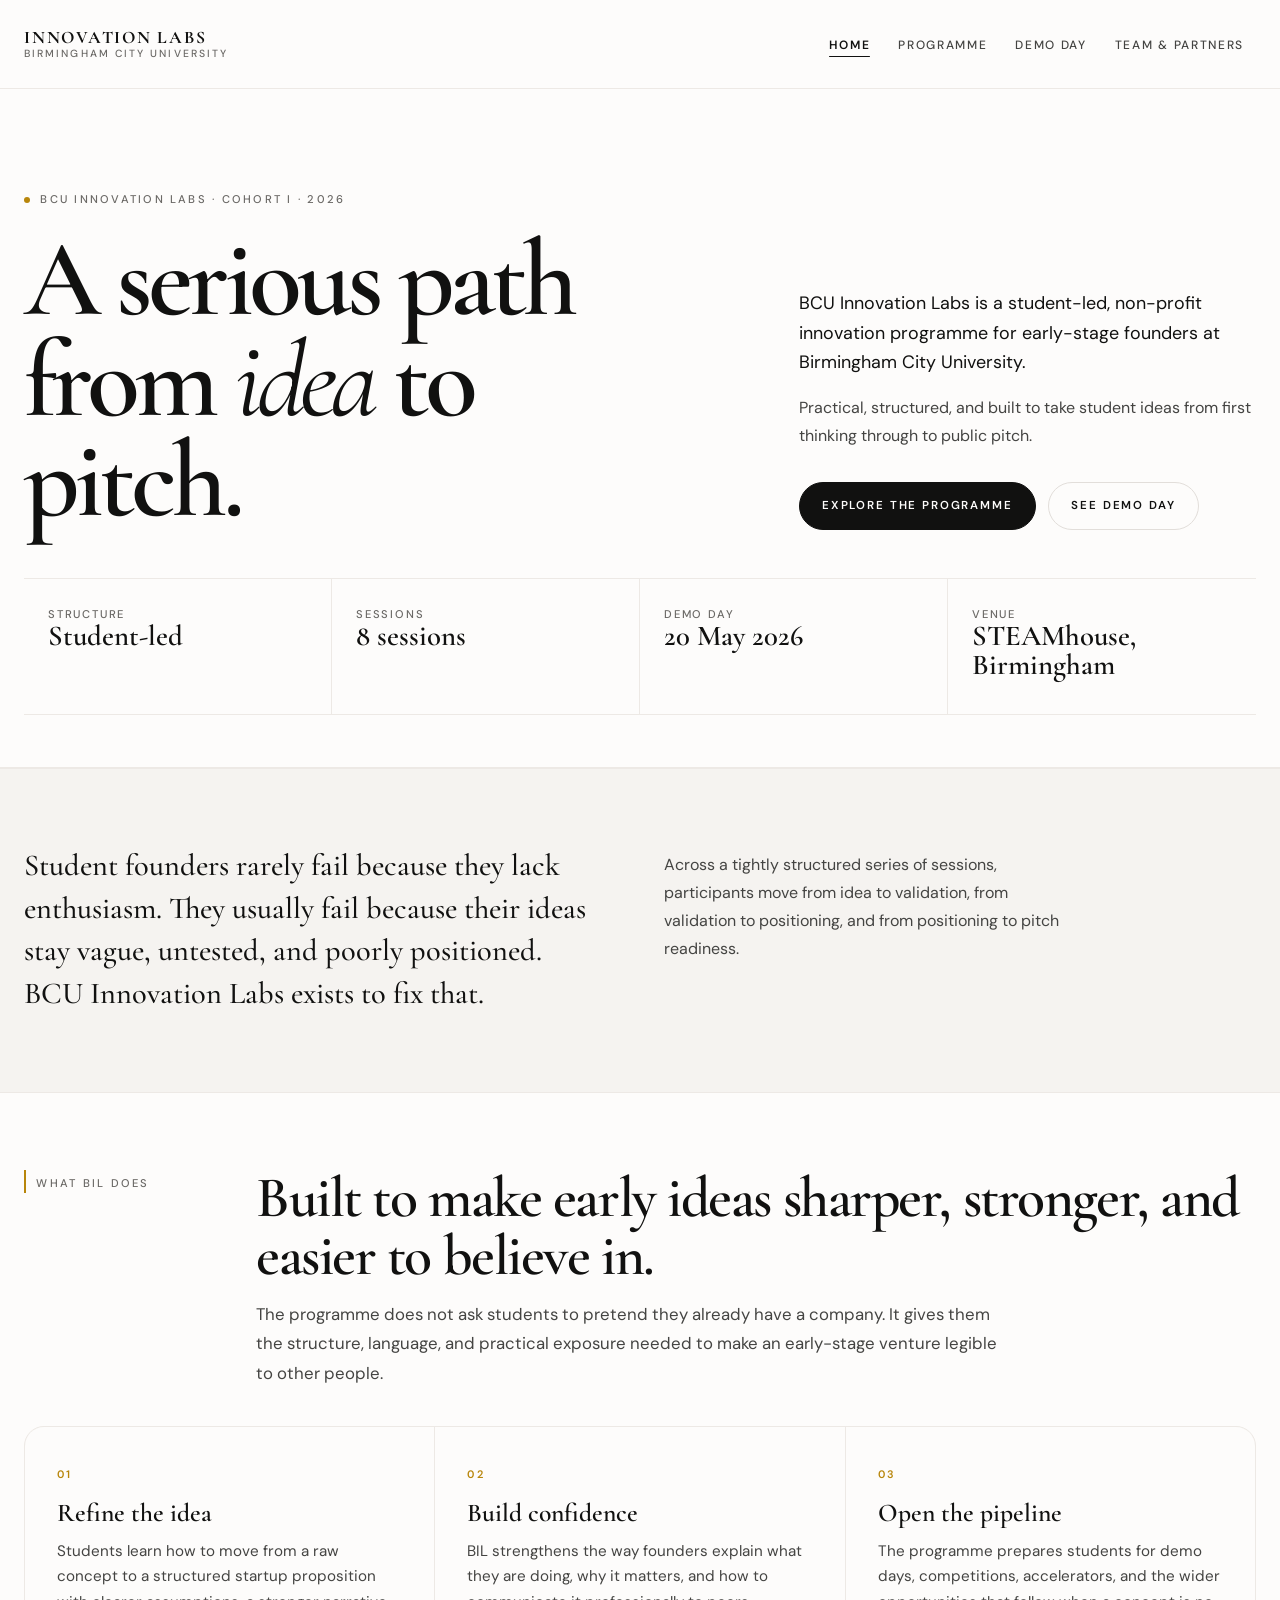
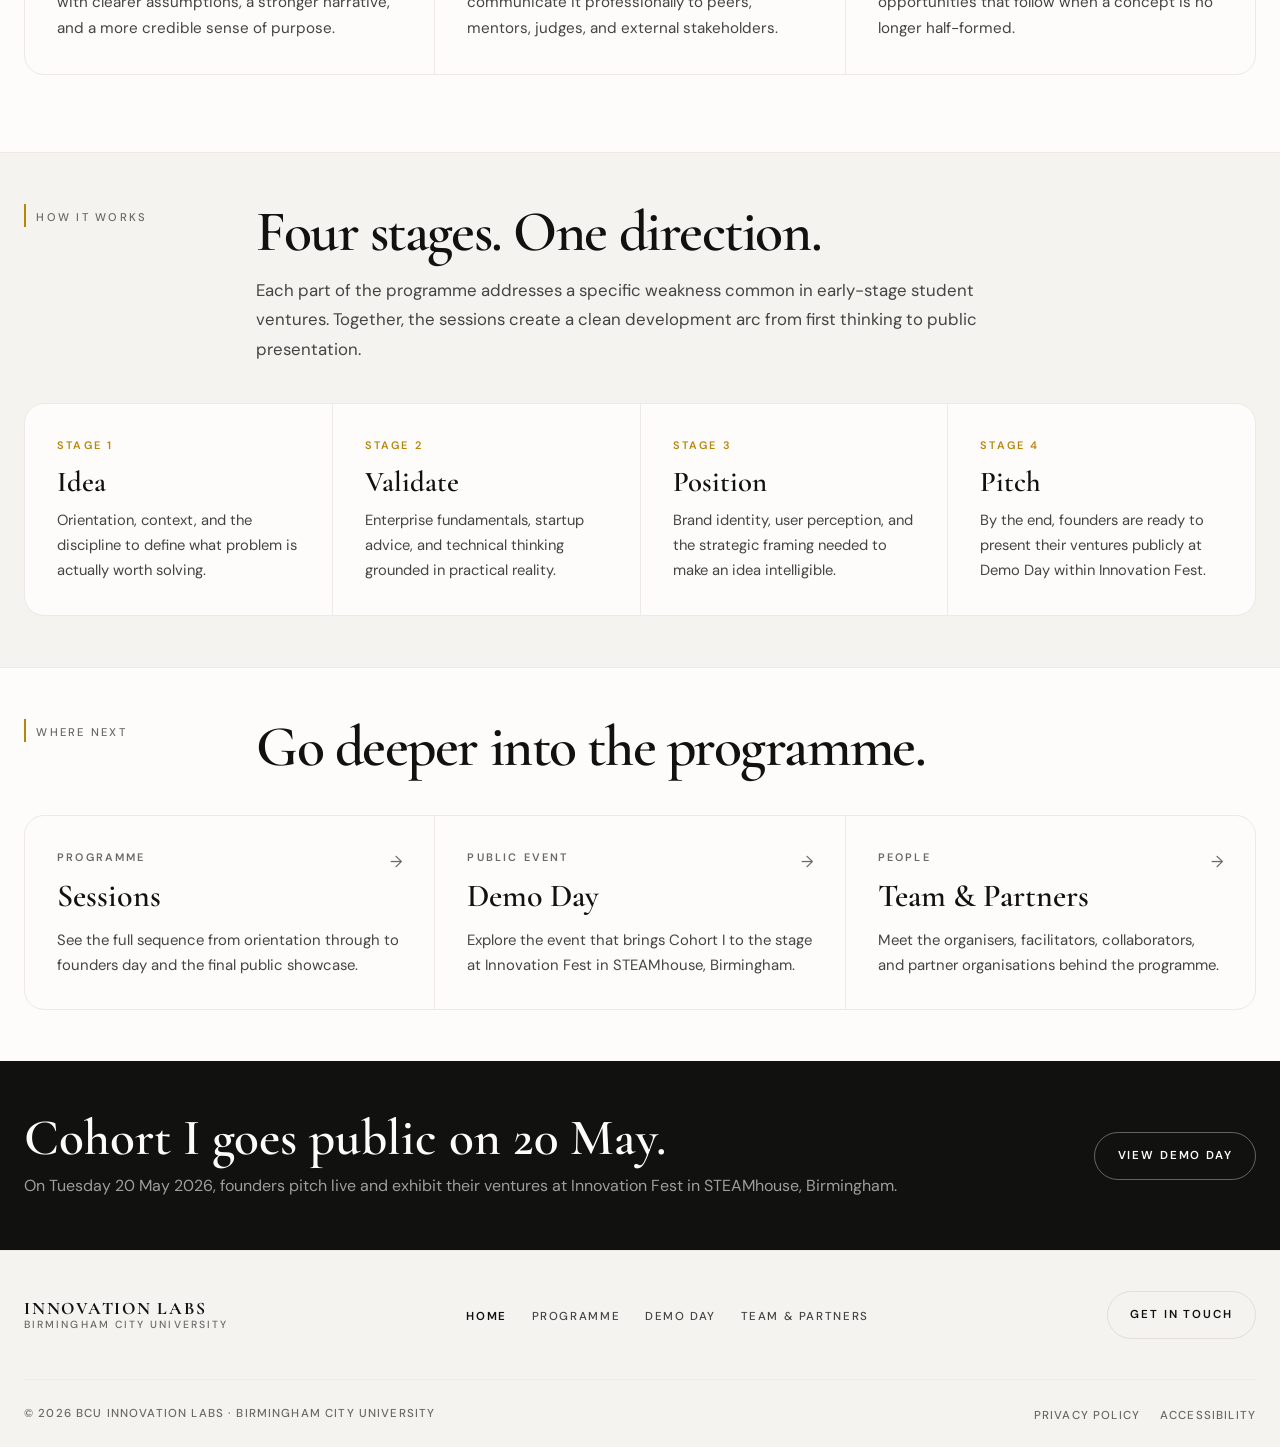
==== commit a07e58d5: "Update 'STEAMHouse' -> 'STEAMhouse'" ====
--- a/index.html
+++ b/index.html
@@ -127,7 +127,7 @@
             </div>
             <div class="hero-stat">
               <dt class="stat-label">Venue</dt>
-              <dd class="stat-value">STEAMHouse, Birmingham</dd>
+              <dd class="stat-value">STEAMhouse, Birmingham</dd>
             </div>
           </dl>
         </div>
@@ -296,7 +296,7 @@
               <span class="link-title">Demo Day</span>
               <span class="link-copy"
                 >Explore the event that brings Cohort I to the stage at
-                Innovation Fest in STEAMHouse, Birmingham.</span
+                Innovation Fest in STEAMhouse, Birmingham.</span
               >
             </a>
             <a href="team.html" class="link-panel reveal">
@@ -319,7 +319,7 @@
               <h2 id="cta-heading">Cohort I goes public on 20 May.</h2>
               <p class="muted">
                 On Tuesday 20 May 2026, founders pitch live and exhibit their
-                ventures at Innovation Fest in STEAMHouse, Birmingham.
+                ventures at Innovation Fest in STEAMhouse, Birmingham.
               </p>
             </div>
             <a href="demoday.html" class="button-ghost reveal">View Demo Day</a>
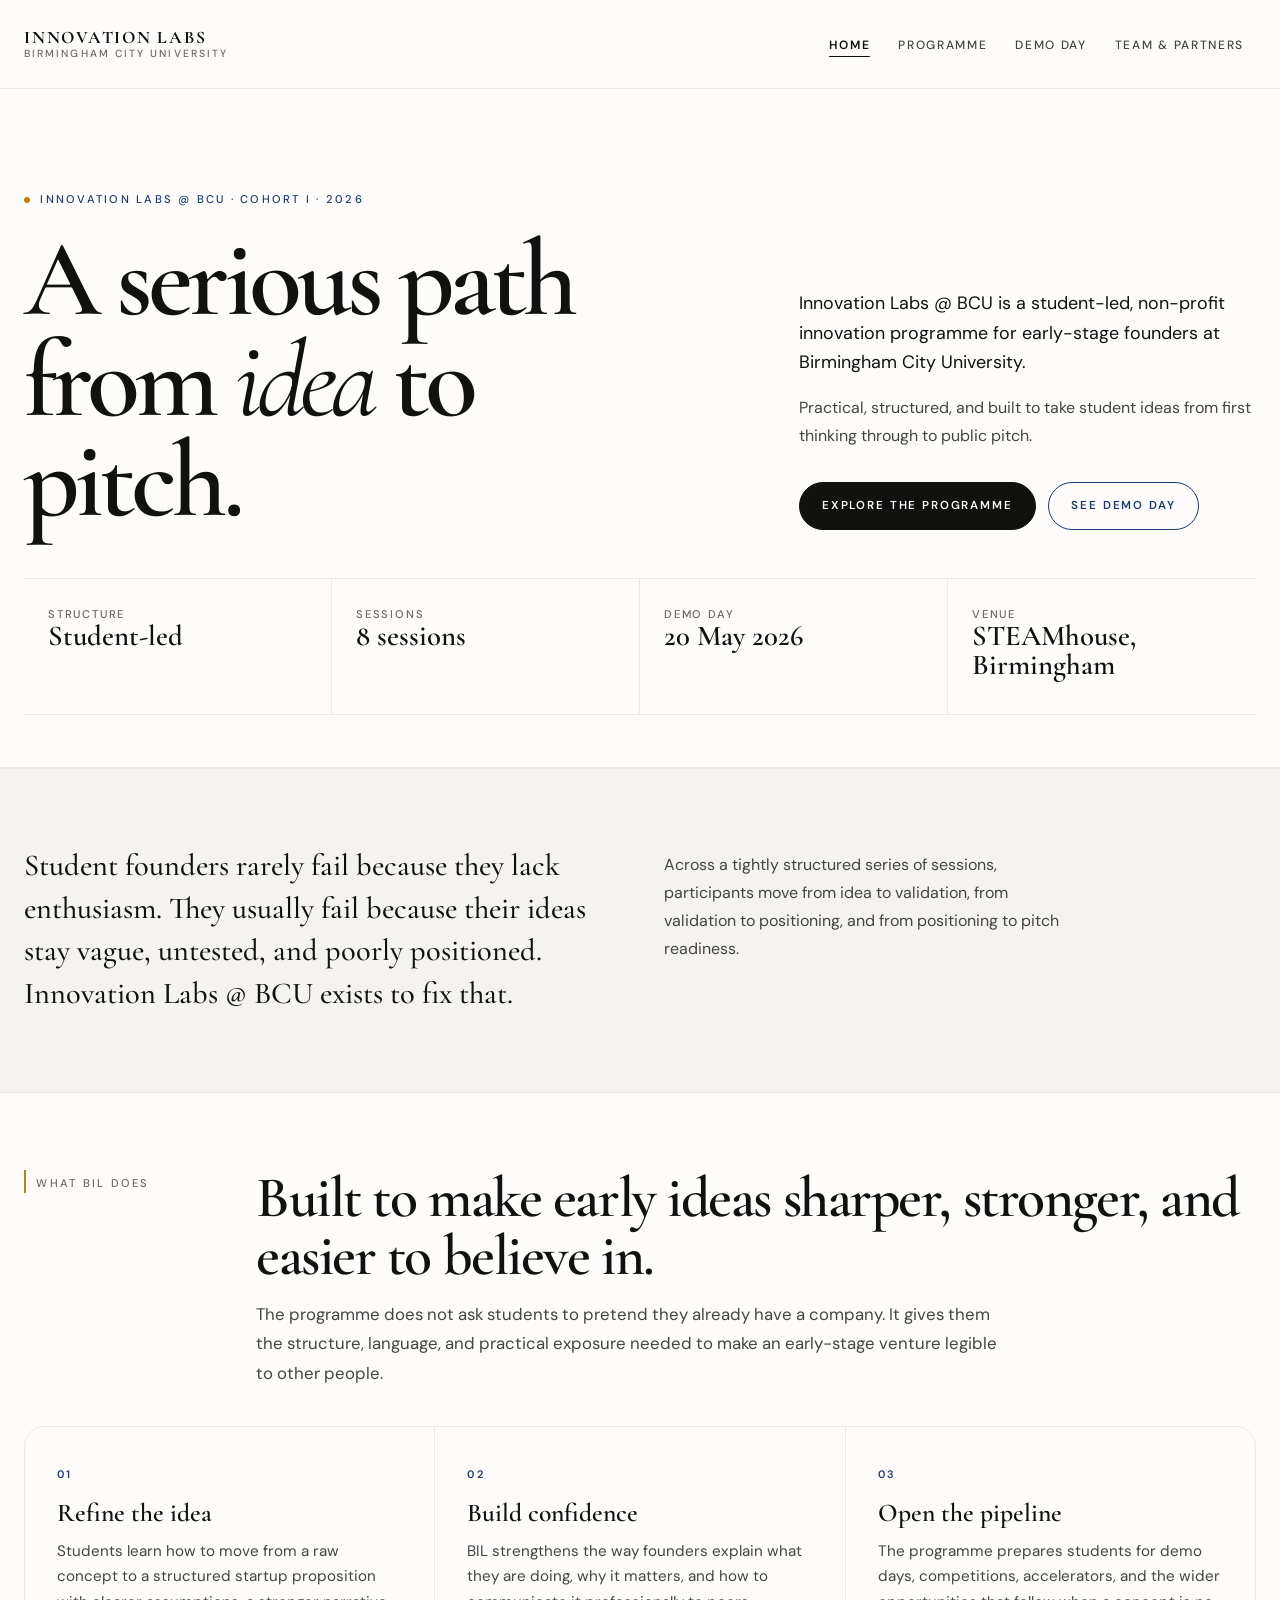
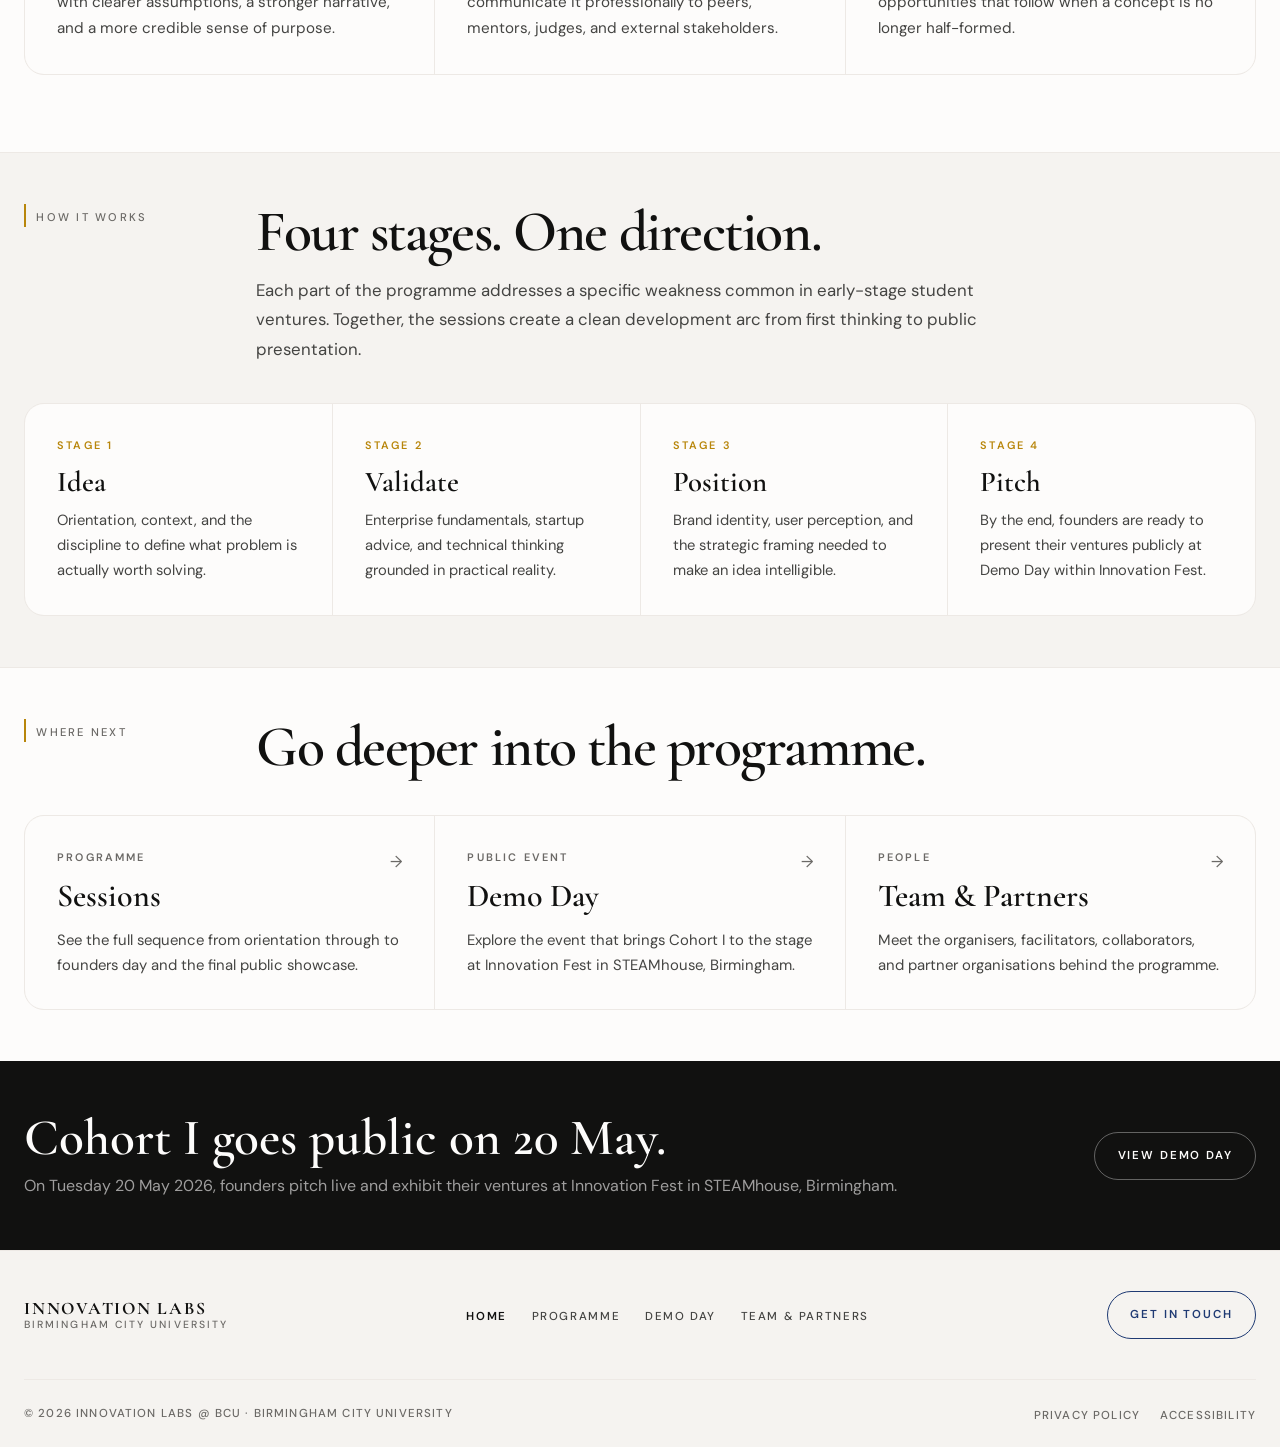
==== commit ff5ac157: ""BCU Innovation Labs" CHANGED to "Innovation Labs @ BCU"" ====
--- a/index.html
+++ b/index.html
@@ -3,7 +3,7 @@
   <head>
     <meta charset="UTF-8" />
     <meta name="viewport" content="width=device-width, initial-scale=1.0" />
-    <title>BCU Innovation Labs</title>
+    <title>Innovation Labs @ BCU</title>
     <meta
       name="description"
       content="BCU Innovation Labs is a student-led, non-profit innovation programme helping Birmingham City University students turn early-stage ideas into structured, validated concepts ready for pitching and real-world testing."
@@ -85,7 +85,7 @@
               <div class="hero-eyebrow">
                 <span class="hero-eyebrow-dot" aria-hidden="true"></span>
                 <span class="kicker kicker--flush"
-                  >BCU Innovation Labs · Cohort I · 2026</span
+                  >Innovation Labs @ BCU · Cohort I · 2026</span
                 >
               </div>
               <h1 class="hero-title reveal" id="hero-heading">
@@ -95,7 +95,7 @@
 
             <div class="hero-copy reveal">
               <p class="hero-dek">
-                BCU Innovation Labs is a student-led, non-profit innovation
+                Innovation Labs @ BCU is a student-led, non-profit innovation
                 programme for early-stage founders at Birmingham City
                 University.
               </p>
@@ -141,7 +141,7 @@
               <p>
                 Student founders rarely fail because they lack enthusiasm. They
                 usually fail because their ideas stay vague, untested, and
-                poorly positioned. BCU Innovation Labs exists to fix that.
+                poorly positioned. Innovation Labs @ BCU exists to fix that.
               </p>
             </div>
             <div class="statement-note reveal">
@@ -360,7 +360,7 @@
 
         <div class="footer-lower">
           <p class="footer-copy">
-            © <span data-year></span> BCU Innovation Labs · Birmingham City
+            © <span data-year></span> Innovation Labs @ BCU · Birmingham City
             University
           </p>
           <nav aria-label="Legal links">
--- a/style.css
+++ b/style.css
@@ -82,6 +82,7 @@
   --accent: #b8860b; /* dark goldenrod — AA-passing amber */
   --rule: #e2deda;
   --rule-soft: #ede9e5;
+  --accent-blue: #1f3a73;
 
   /* Spacing */
   --space-xs: 0.5rem;
@@ -198,7 +199,7 @@
   font-weight: 500;
   letter-spacing: 0.2em;
   text-transform: uppercase;
-  color: var(--text-muted);
+  color: var(--accent-blue);
   margin-bottom: 1rem;
 }
 
@@ -675,7 +676,7 @@
   font-weight: 600;
   letter-spacing: 0.2em;
   text-transform: uppercase;
-  color: var(--accent);
+  color: var(--accent-blue);
 }
 
 .card h3 {
@@ -907,6 +908,101 @@
 }
 
 /* ── Details grid (demoday/workshops) ────────────────────── */
+/* ── Session highlights page ────────────────────────────── */
+.page-title em {
+  color: var(--accent-blue); /* or lighter tone */
+}
+
+.session-highlights {
+  display: grid;
+  gap: 1.25rem;
+}
+
+.session-highlight-card {
+  background: var(--bg);
+  border: 1px solid var(--rule-soft);
+  border-radius: var(--radius);
+  overflow: hidden;
+}
+
+.session-highlight-copy {
+  padding: clamp(1.5rem, 2.5vw, 2rem);
+  border-bottom: 1px solid var(--rule-soft);
+}
+
+.session-highlight-kicker {
+  display: inline-block;
+  margin-bottom: 0.85rem;
+  font-size: 0.68rem;
+  font-weight: 600;
+  letter-spacing: 0.2em;
+  text-transform: uppercase;
+  color: var(--accent-blue);
+}
+
+.session-highlight-copy h3 {
+  font-family: var(--font-display);
+  font-size: clamp(2rem, 3vw, 2.8rem);
+  line-height: 1;
+  font-weight: 600;
+  margin-bottom: 0.85rem;
+  color: var(--text);
+}
+
+.session-highlight-copy p {
+  color: var(--text-soft);
+  line-height: 1.75;
+  max-width: 60ch;
+}
+
+.session-highlight-meta {
+  display: grid;
+  grid-template-columns: repeat(3, 1fr);
+  gap: 1rem;
+  margin-top: 1.25rem;
+  padding-top: 1.1rem;
+  border-top: 1px solid var(--rule-soft);
+}
+
+.session-highlight-meta dt {
+  font-size: 0.65rem;
+  font-weight: 600;
+  letter-spacing: 0.2em;
+  text-transform: uppercase;
+  color: var(--text-muted);
+  margin-bottom: 0.35rem;
+}
+
+.session-highlight-meta dd {
+  color: var(--text-soft);
+  font-size: 0.93rem;
+  line-height: 1.6;
+}
+
+.session-highlight-gallery {
+  display: grid;
+  grid-template-columns: repeat(3, 1fr);
+  gap: 1px;
+  background: var(--rule-soft);
+}
+
+.session-highlight-gallery img {
+  width: 100%;
+  height: 320px;
+  object-fit: cover;
+  display: block;
+  background: var(--bg-soft);
+}
+
+.button-secondary {
+  border: 1px solid var(--accent-blue);
+  color: var(--accent-blue);
+}
+
+.button-secondary:hover {
+  background: var(--accent-blue);
+  color: white;
+}
 
 .details-grid {
   display: grid;
@@ -929,7 +1025,7 @@
   font-weight: 600;
   letter-spacing: 0.2em;
   text-transform: uppercase;
-  color: var(--text-muted);
+  color: var(--accent-blue);
   margin-bottom: 0.5rem;
 }
 
@@ -1026,9 +1122,54 @@
 
 .session-top {
   display: grid;
-  grid-template-columns: 100px 1fr auto;
+  grid-template-columns: 100px 1fr auto auto;
   gap: 1.25rem;
   align-items: baseline;
+}
+
+.session-view {
+  display: inline-flex;
+  align-items: center;
+  justify-content: center;
+  min-height: 2.3rem;
+  padding: 0.45rem 0.9rem;
+  border: 1px solid var(--rule);
+  border-radius: 999px;
+  text-decoration: none;
+  font-size: 0.66rem;
+  font-weight: 600;
+  letter-spacing: 0.14em;
+  text-transform: uppercase;
+  color: var(--text);
+  background: transparent;
+  transition:
+    background var(--dur-sm) var(--ease),
+    border-color var(--dur-sm) var(--ease),
+    transform var(--dur-sm) var(--ease);
+}
+
+.session-view:hover {
+  background: var(--bg-soft);
+  border-color: var(--text-soft);
+  transform: translateY(-1px);
+}
+
+.session-gallery {
+  display: grid;
+  grid-template-columns: repeat(3, 1fr);
+  gap: 1px;
+  background: var(--rule-soft);
+  border: 1px solid var(--rule-soft);
+  border-radius: var(--radius);
+  overflow: hidden;
+}
+
+.session-gallery img {
+  width: 100%;
+  height: 320px;
+  object-fit: cover;
+  display: block;
+  background: var(--bg);
 }
 
 .session-number {
@@ -1072,7 +1213,7 @@
   font-weight: 600;
   letter-spacing: 0.2em;
   text-transform: uppercase;
-  color: var(--text-muted);
+  color: var(--accent-blue);
   margin-bottom: 0.3rem;
 }
 
@@ -1094,7 +1235,6 @@
 .partner-group a:hover {
   color: var(--text-soft);
 }
-
 
 /* ── Focus grid (workshops) ──────────────────────────────── */
 
@@ -1392,7 +1532,6 @@
   border-color: var(--text-soft);
 }
 
-
 /* ── Footer ──────────────────────────────────────────────── */
 
 .site-footer {
@@ -1571,11 +1710,52 @@
     padding-top: 4.85rem;
   }
 
+  .session-top {
+    grid-template-columns: 1fr;
+    gap: 0.5rem;
+  }
+
+  .session-view {
+    width: fit-content;
+  }
+
+  .session-gallery {
+    grid-template-columns: 1fr;
+  }
+
+  .session-gallery img {
+    height: 220px;
+  }
+
+  .session-highlight-meta,
+  .session-highlight-gallery {
+    grid-template-columns: 1fr;
+  }
+
+  .session-highlight-gallery img {
+    height: 220px;
+  }
+
   .container,
-  .nav-shell,
-  .footer-upper,
-  .footer-lower {
+  .nav-shell {
     width: min(var(--max), calc(100% - 2rem));
+  }
+
+  .footer-links {
+    justify-content: flex-start;
+    flex-wrap: nowrap;
+    white-space: nowrap;
+    overflow: auto;
+  }
+
+  .footer-links a {
+    padding: 0.15rem 0.45rem;
+    font-size: 0.66rem;
+  }
+
+  .footer-upper .button-secondary {
+    width: 100%;
+    justify-content: center;
   }
 
   .nav-shell {
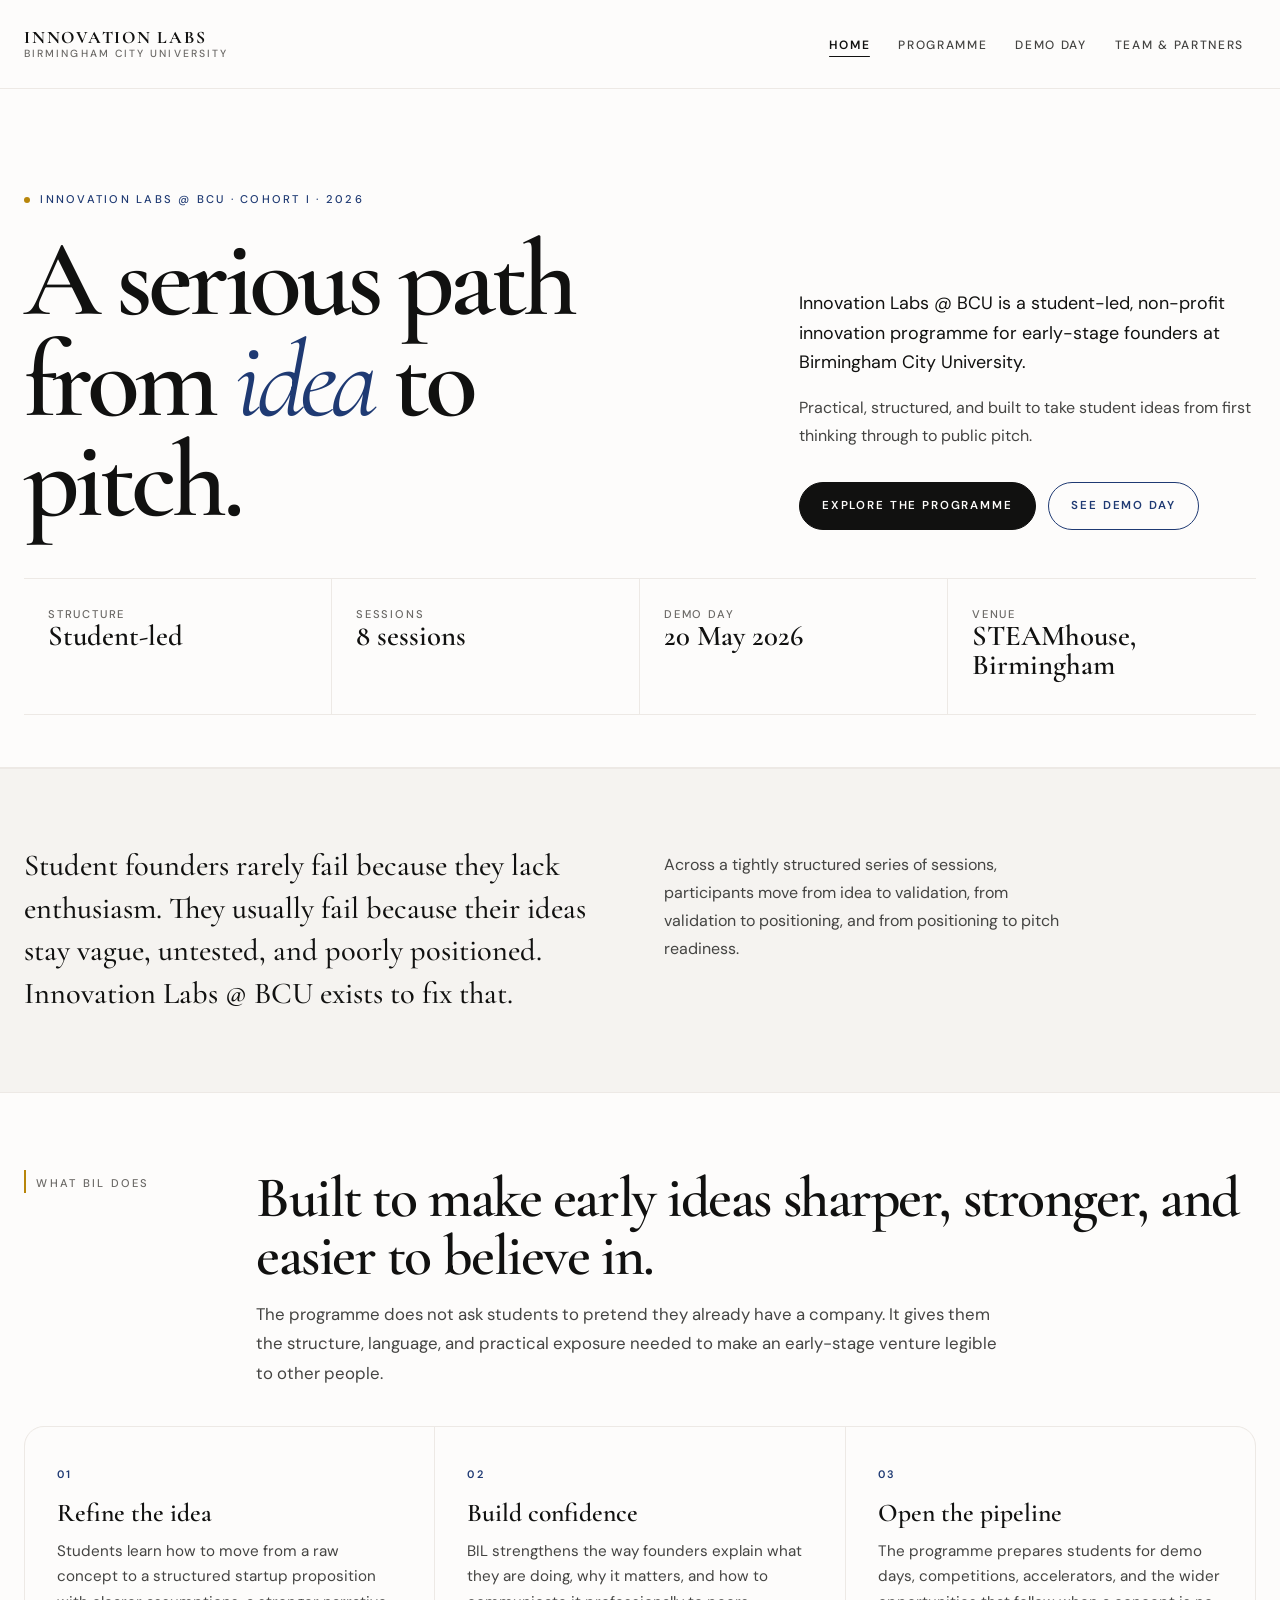
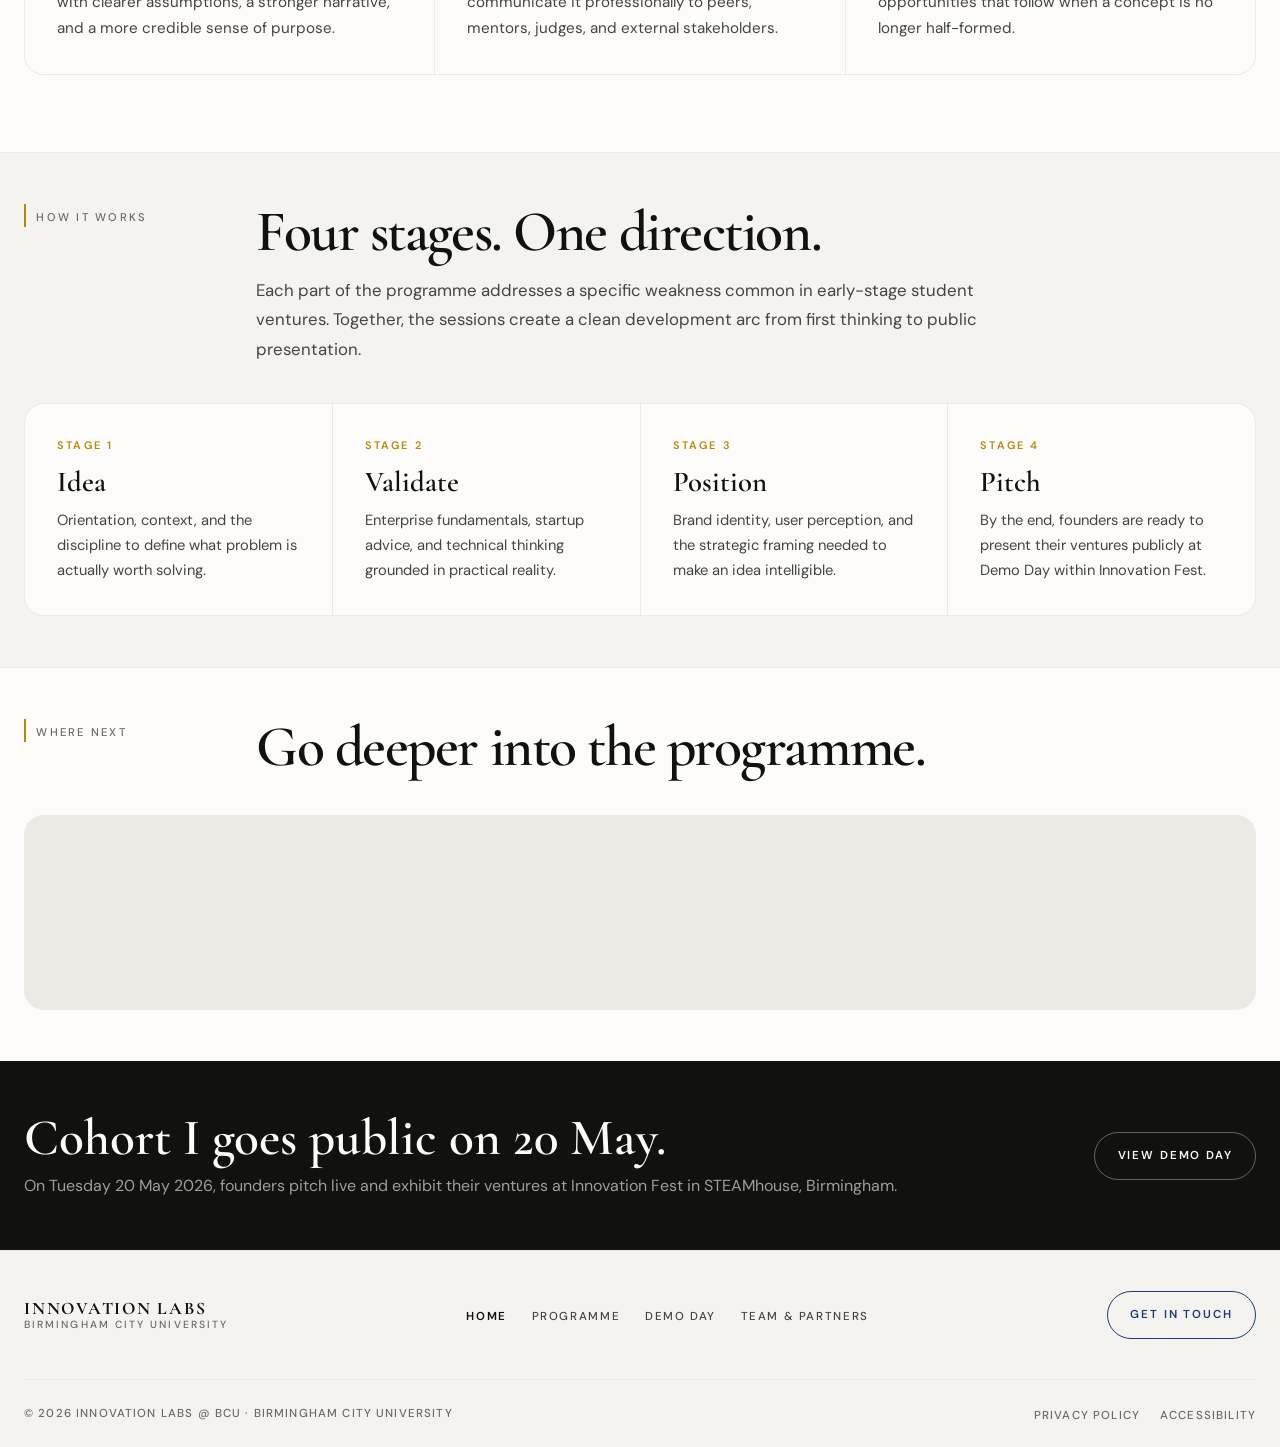
==== commit 21114adc: "All Session Pages - Completed (Except Session 4) Session 4 just needs the images and then it will be" ====
--- a/index.html
+++ b/index.html
@@ -89,7 +89,11 @@
                 >
               </div>
               <h1 class="hero-title reveal" id="hero-heading">
-                A serious path from <span class="light">idea</span> to pitch.
+                A serious path from
+                <span class="light" style="color: var(--accent-blue)"
+                  >idea</span
+                >
+                to pitch.
               </h1>
             </div>
 
